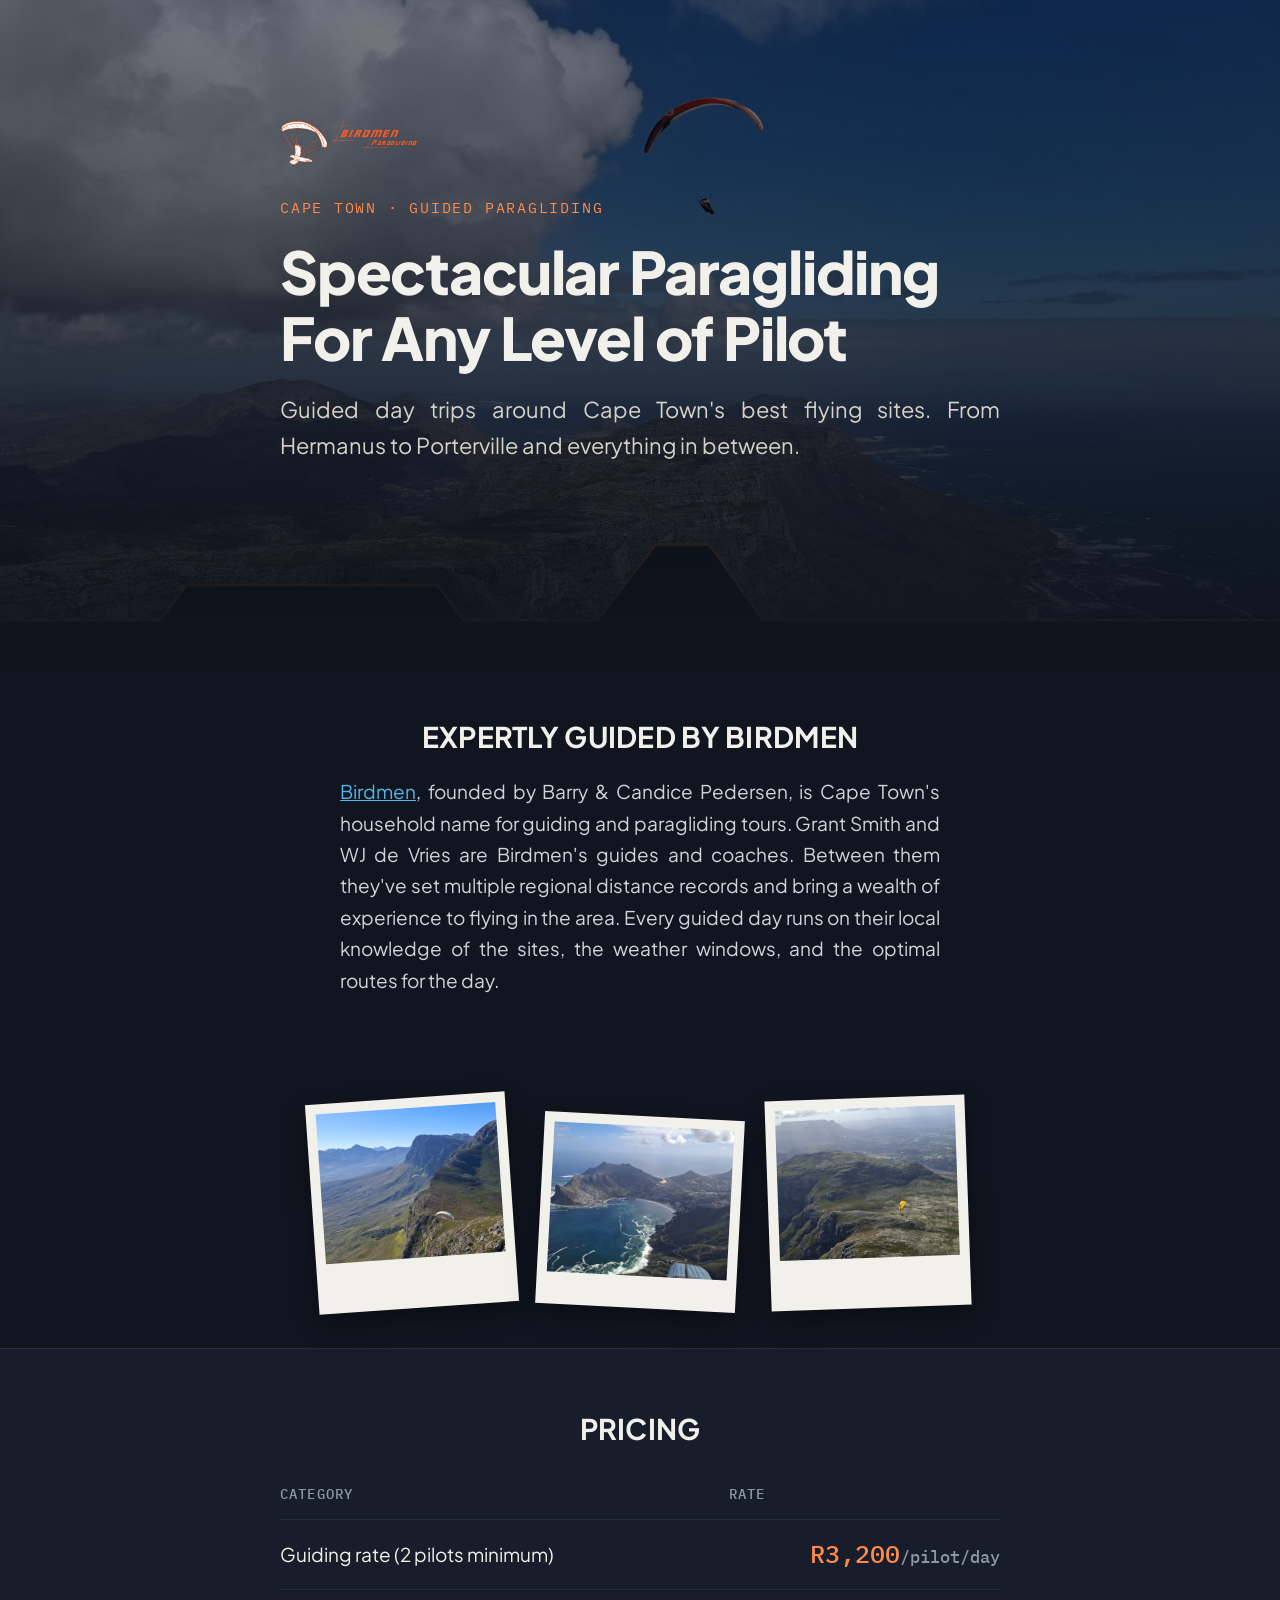
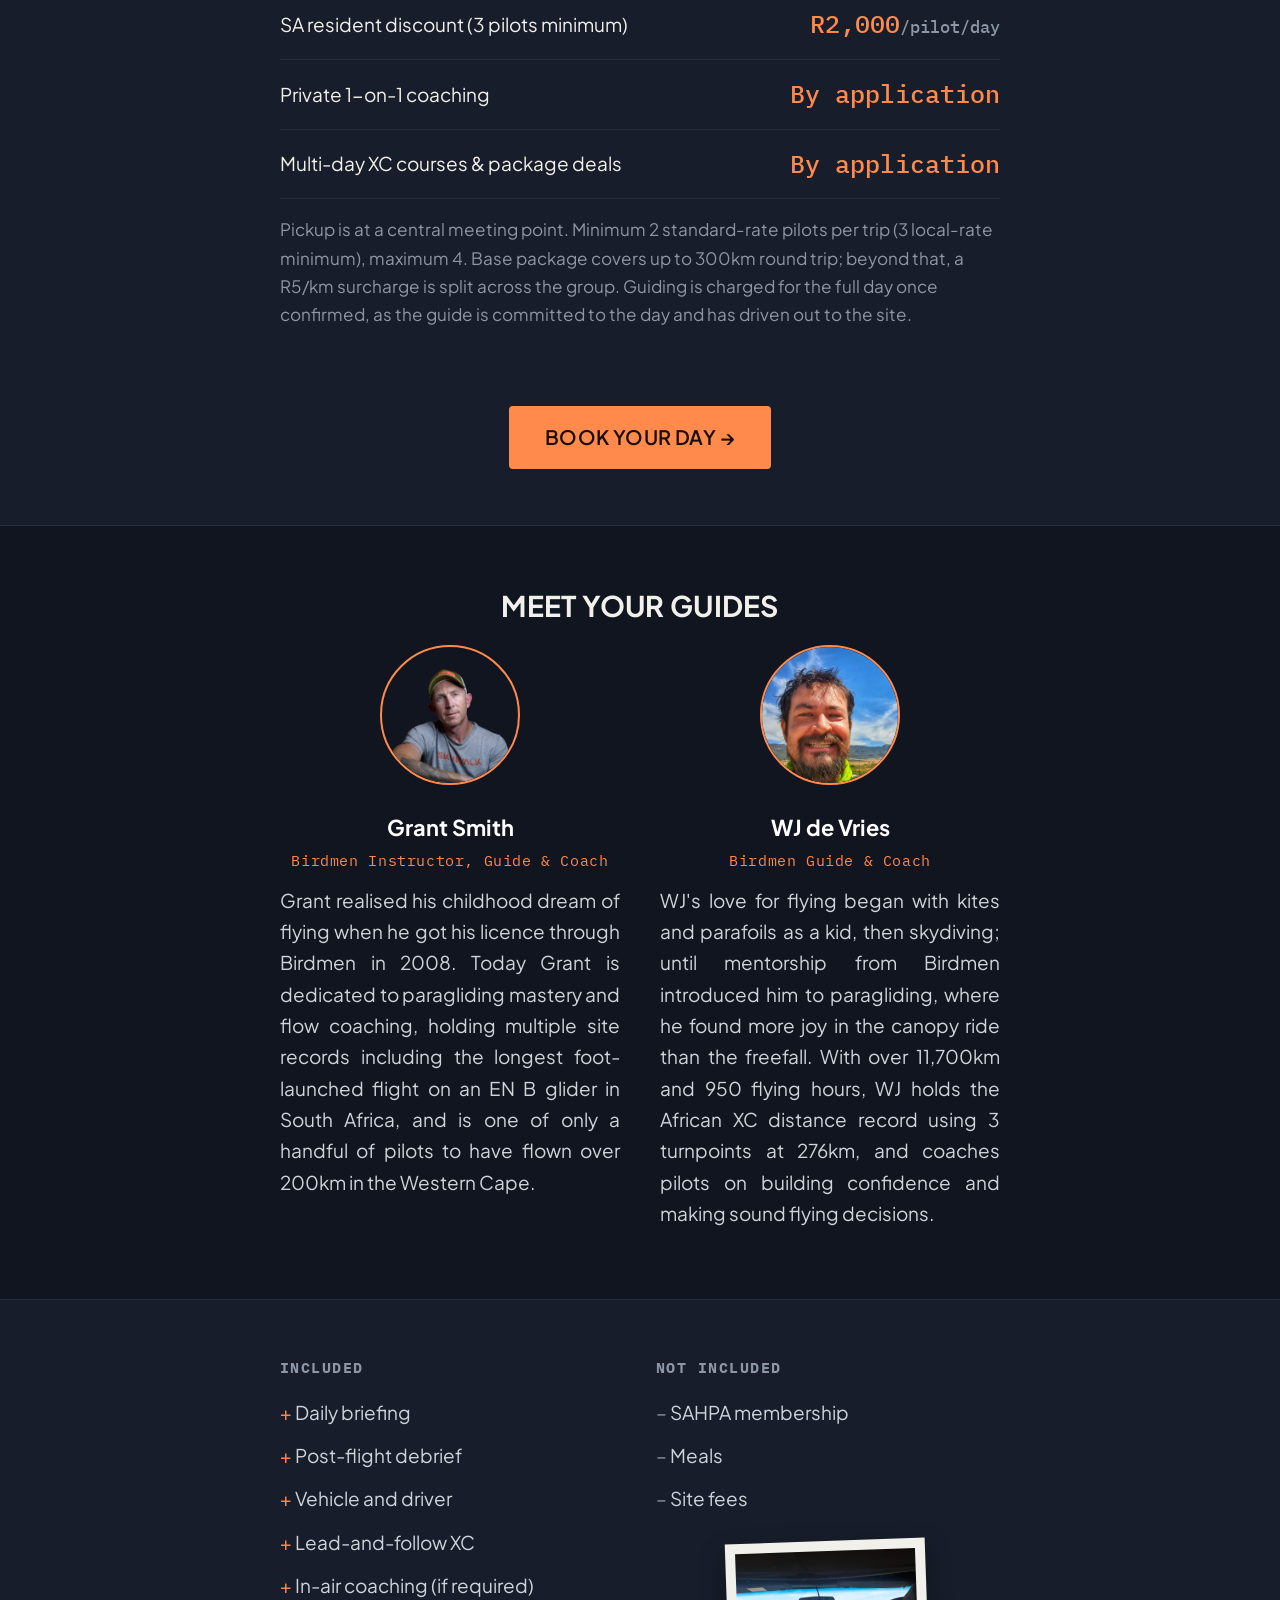
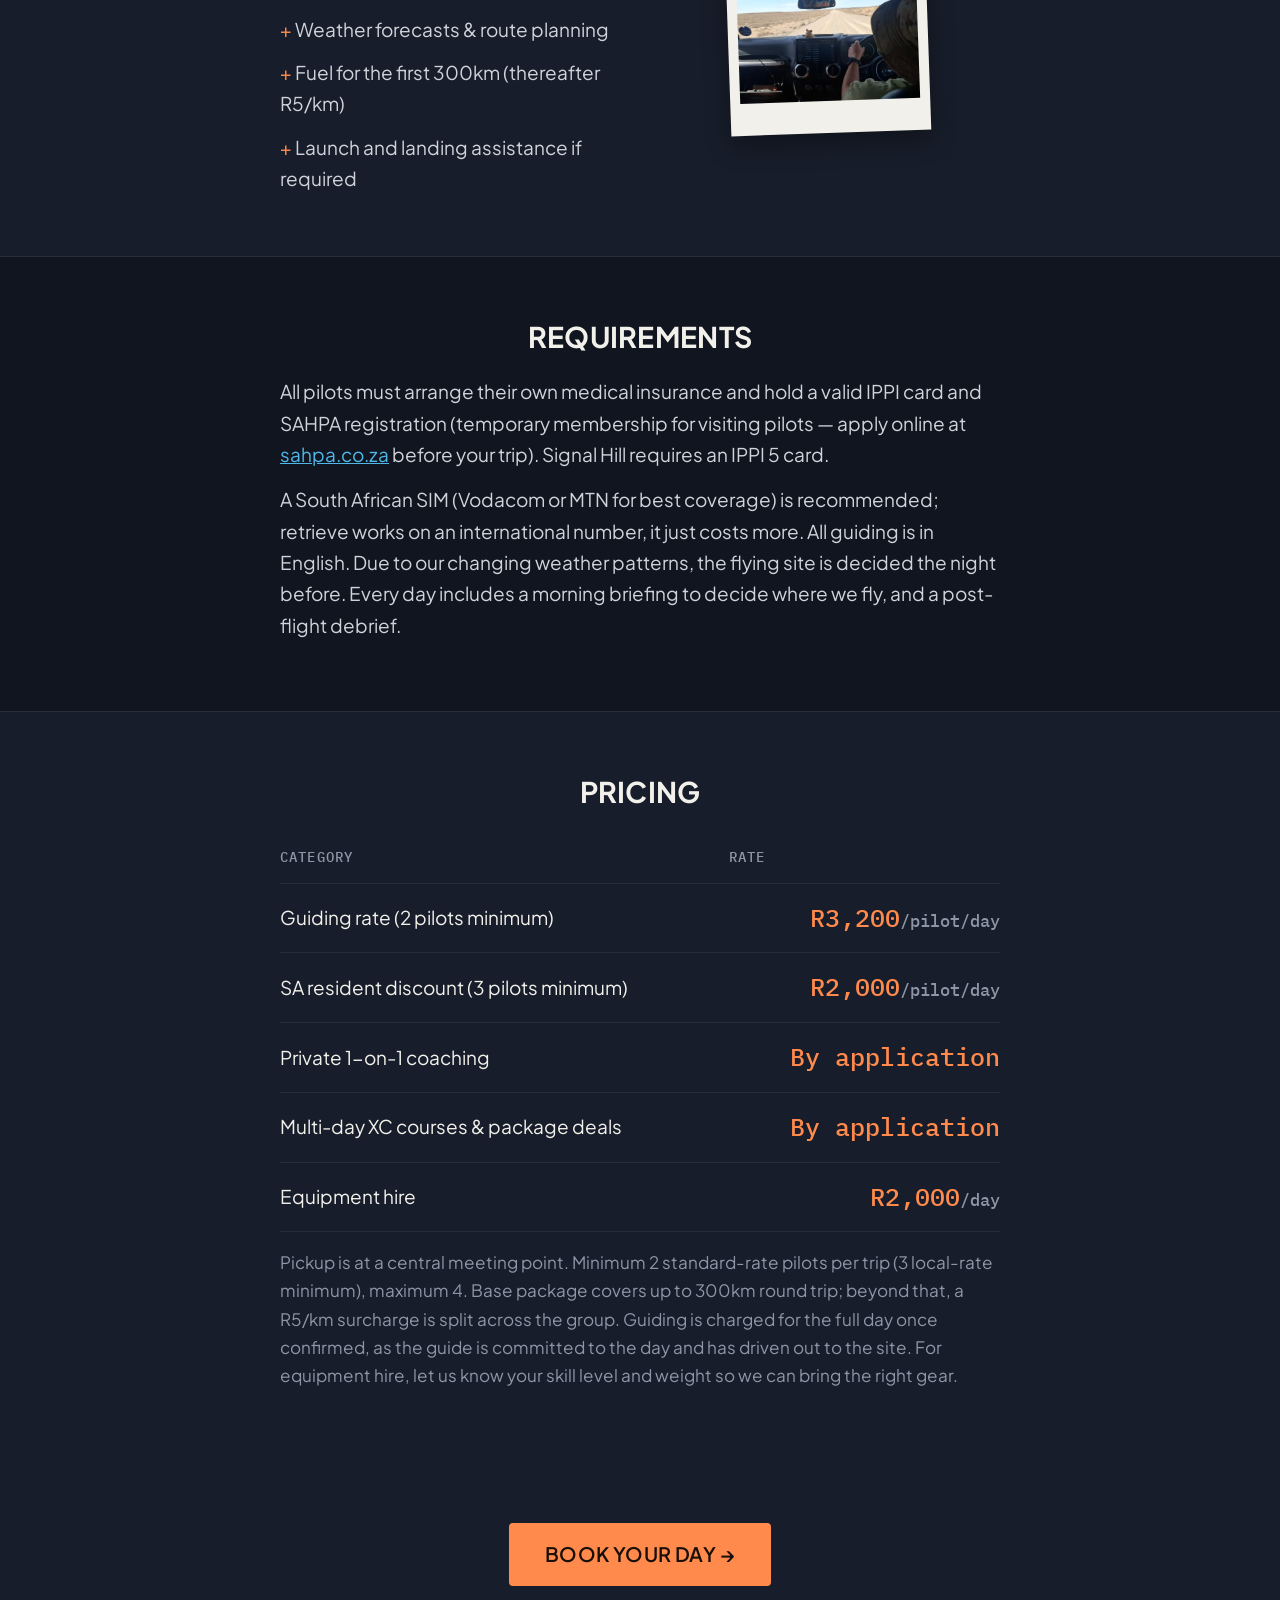
==== birdmen-day-trips/index.html @ b95d1f5a "Grant: trimmed bios, shortened intro heading, licence year confirmed 2008" ====
<!doctype html>
<html lang="en">
<head>
<meta charset="utf-8" />
<meta name="viewport" content="width=device-width, initial-scale=1" />
<title>Birdmen Paragliding | Guiding </title>
<meta name="description" content="Guided paragliding days around Cape Town. R3,200/pilot/day, R2,000 for local SA residents and Sparrows." />
<link rel="preconnect" href="https://fonts.googleapis.com">
<link rel="preconnect" href="https://fonts.gstatic.com" crossorigin>
<link href="https://fonts.googleapis.com/css2?family=Plus+Jakarta+Sans:wght@400;500;600;700;800&family=IBM+Plex+Mono:wght@400;500&display=swap" rel="stylesheet">
<link rel="stylesheet" href="/styles.css" />
<style>
  h1, h2, h3 { text-align: center; }
  .two-col h3, .two-col ul { text-align: left; }
  .intro-text { text-align: justify; max-width: 600px; margin-left: auto; margin-right: auto; }
  .no-border { padding: 24px 0 88px; }
  .guide-card { text-align: center; }
  .guide-card .bio { text-align: justify; }
  .hero h1 { text-align: left; max-width: 820px; }
</style>
</head>
<body>
  <section class="hero hero-photo" style="border-top:none; background-image:url('/birdmen-day-trips-hero.jpg');">
    <div class="wrap">
      <img class="logo" src="/birdmen-logo.png" alt="Birdmen Paragliding" />
      <p class="eyebrow">Cape Town · Guided Paragliding</p>
      <h1>Spectacular Paragliding For Any Level of Pilot</h1>
      <p class="lede">Guided day trips around Cape Town's best flying sites. From Hermanus to Porterville and everything in between.</p>
    </div>
    <svg class="ridge" viewBox="0 0 1200 160" preserveAspectRatio="none" aria-hidden="true">
      <path class="ridge-fill" d="M0,160 L0,95 L150,95 L175,62 L410,62 L435,95 L560,95 L615,24 L665,24 L715,95 L1200,95 L1200,160 Z" />
      <path class="ridge-line" d="M0,95 L150,95 L175,62 L410,62 L435,95 L560,95 L615,24 L665,24 L715,95 L1200,95" />
    </svg>
  </section>

  <section class="bg-a no-border">
    <div class="wrap">
      <h2>Expertly Guided by Birdmen</h2>
      <p class="intro-text"><a href="https://birdmen.co.za">Birdmen</a>, founded by Barry &amp; Candice Pedersen, is Cape Town's household name for guiding and paragliding tours. Grant Smith and WJ de Vries are Birdmen's guides and coaches. Between them they've set multiple regional distance records and bring a wealth of experience to flying in the area. Every guided day runs on their local knowledge of the sites, the weather windows, and the optimal routes for the day.</p>
    </div>
  </section>

  <div class="polaroid-row bg-a" style="margin:0; padding-top:0;">
    <div class="polaroid"><img src="/polaroid-sir-lowrys-pass-paragliding.jpg" alt="Flying Sir Lowry's Pass" /></div>
    <div class="polaroid"><img src="/polaroid-hout-bay-paragliding-cape-town.jpg" alt="Flying over Hout Bay" /></div>
    <div class="polaroid"><img src="/polaroid-noordhoek-peak-paragliding-cape-town.jpg" alt="Flying Noordhoek Peak" /></div>
  </div>

  <section class="bg-b">
    <div class="wrap">
      <h2>Pricing</h2>
      <table class="rates">
        <tr><th>Category</th><th>Rate</th></tr>
        <tr><td>Guiding rate (2 pilots minimum)</td><td class="rate">R3,200<span class="note">/pilot/day</span></td></tr>
        <tr><td>SA resident discount (3 pilots minimum)</td><td class="rate">R2,000<span class="note">/pilot/day</span></td></tr>
        <tr><td>Private 1-on-1 coaching</td><td class="rate">By application</td></tr>
        <tr><td>Multi-day XC courses &amp; package deals</td><td class="rate">By application</td></tr>
      </table>
      <p class="note">Pickup is at a central meeting point. Minimum 2 standard-rate pilots per trip (3 local-rate minimum), maximum 4. Base package covers up to 300km round trip; beyond that, a R5/km surcharge is split across the group. Guiding is charged for the full day once confirmed, as the guide is committed to the day and has driven out to the site.</p>
      <div class="cta-band" style="padding-bottom:0;">
        <a class="cta" href="/birdmen-guiding">Book Your Day →</a>
      </div>
    </div>
  </section>

  <section class="bg-a">
    <div class="wrap">
      <h2>Meet your guides</h2>
      <div class="guides">
        <div class="guide-card">
          <img src="/grant-bio.webp" alt="Grant Smith" />
          <h3>Grant Smith</h3>
          <p class="role">Birdmen Instructor, Guide & Coach</p>
          <p class="bio">Grant realised his childhood dream of flying when he got his licence through Birdmen in 2008. Today Grant is dedicated to paragliding mastery and flow coaching, holding multiple site records including the longest foot-launched flight on an EN B glider in South Africa, and is one of only a handful of pilots to have flown over 200km in the Western Cape.</p>
        </div>
        <div class="guide-card">
          <img src="/wj-bio.jpg" alt="WJ de Vries" />
          <h3>WJ de Vries</h3>
          <p class="role">Birdmen Guide & Coach</p>
          <p class="bio">WJ's love for flying began with kites and parafoils as a kid, then skydiving; until mentorship from Birdmen introduced him to paragliding, where he found more joy in the canopy ride than the freefall. With over 11,700km and 950 flying hours, WJ holds the African XC distance record using 3 turnpoints at 276km, and coaches pilots on building confidence and making sound flying decisions.</p>
        </div>
      </div>
    </div>
  </section>

  <section class="bg-b">
    <div class="wrap two-col">
      <div>
        <h3>Included</h3>
        <ul class="included">
          <li>Daily briefing</li>
          <li>Post-flight debrief</li>
          <li>Vehicle and driver</li>
          <li>Lead-and-follow XC</li>
          <li>In-air coaching (if required)</li>
          <li>Weather forecasts &amp; route planning</li>
          <li>Fuel for the first 300km (thereafter R5/km)</li>
          <li>Launch and landing assistance if required</li>
        </ul>
      </div>
      <div>
        <h3>Not included</h3>
        <ul class="excluded">
          <li>SAHPA membership</li>
          <li>Meals</li>
          <li>Site fees</li>
        </ul>
        <div class="polaroid"><img src="/polaroid-desert-paragliding-retrieve.jpg" alt="Birdmen pilots on retrieve" /></div>
      </div>
    </div>
  </section>

  <section class="bg-a">
    <div class="wrap">
      <h2>Requirements</h2>
      <p>All pilots must arrange their own medical insurance and hold a valid IPPI card and SAHPA registration (temporary membership for visiting pilots &mdash; apply online at <a href="https://sahpa.co.za/membership/foreign-membership/">sahpa.co.za</a> before your trip). Signal Hill requires an IPPI 5 card.</p>
      <p>A South African SIM (Vodacom or MTN for best coverage) is recommended; retrieve works on an international number, it just costs more. All guiding is in English. Due to our changing weather patterns, the flying site is decided the night before. Every day includes a morning briefing to decide where we fly, and a post-flight debrief.</p>
    </div>
  </section>

  <section class="bg-b">
    <div class="wrap">
      <h2>Pricing</h2>
      <table class="rates">
        <tr><th>Category</th><th>Rate</th></tr>
        <tr><td>Guiding rate (2 pilots minimum)</td><td class="rate">R3,200<span class="note">/pilot/day</span></td></tr>
        <tr><td>SA resident discount (3 pilots minimum)</td><td class="rate">R2,000<span class="note">/pilot/day</span></td></tr>
        <tr><td>Private 1-on-1 coaching</td><td class="rate">By application</td></tr>
        <tr><td>Multi-day XC courses &amp; package deals</td><td class="rate">By application</td></tr>
        <tr><td>Equipment hire</td><td class="rate">R2,000<span class="note">/day</span></td></tr>
      </table>
      <p class="note">Pickup is at a central meeting point. Minimum 2 standard-rate pilots per trip (3 local-rate minimum), maximum 4. Base package covers up to 300km round trip; beyond that, a R5/km surcharge is split across the group. Guiding is charged for the full day once confirmed, as the guide is committed to the day and has driven out to the site. For equipment hire, let us know your skill level and weight so we can bring the right gear.</p>
    </div>
  </section>

  <div class="cta-band bg-b" style="margin:0;">
    <a class="cta" href="/birdmen-guiding">Book Your Day →</a>
  </div>
</body>
</html>
---- styles.css ----
:root {
  color-scheme: dark;
  --bg: #10151f;
  --bg-raised: #171d2a;
  --line: #262d3b;
  --sunset: #ff8a4c;
  --sunset-dim: #c96a39;
  --sky: #4fb6e8;
  --text: #f2f0ea;
  --text-dim: #8d96a6;
  --font-display: 'Plus Jakarta Sans', sans-serif;
  --font-body: 'Plus Jakarta Sans', sans-serif;
  --font-mono: 'IBM Plex Mono', monospace;
}

* { box-sizing: border-box; }

html { font-size: 19px; }

html, body {
  margin: 0;
  background: var(--bg);
  color: var(--text);
  font-family: var(--font-body);
  line-height: 1.65;
  -webkit-font-smoothing: antialiased;
}

a { color: var(--sky); }
a:focus-visible, button:focus-visible, .cta:focus-visible { outline: 2px solid var(--sunset); outline-offset: 3px; }

.wrap { max-width: 760px; margin: 0 auto; padding: 0 20px; }

/* ridge-line signature motif */
.ridge {
  display: block;
  width: 100%;
  height: auto;
}
.ridge .ridge-fill { fill: #0a0d13; }
.ridge .ridge-line { fill: none; stroke: var(--sunset); stroke-width: 2.5; opacity: 0.65; }

.hero {
  position: relative;
  padding: 72px 0 0;
  background: linear-gradient(180deg, #1c2030 0%, #151a26 55%, var(--bg) 100%);
  overflow: hidden;
}
.hero-photo {
  background-size: cover;
  background-position: center 35%;
  background-blend-mode: normal;
  padding: 120px 0 0;
}
.hero-photo::before {
  content: '';
  position: absolute;
  inset: 0;
  background: linear-gradient(180deg, rgba(10,13,19,0.55) 0%, rgba(10,13,19,0.72) 55%, var(--bg) 100%);
  z-index: 0;
}
.hero-photo .wrap { position: relative; z-index: 1; }
.hero .wrap { position: relative; z-index: 1; padding-bottom: 56px; }
.logo {
  height: 46px;
  width: auto;
  margin-bottom: 22px;
}
.eyebrow {
  font-family: var(--font-mono);
  font-size: 0.78rem;
  letter-spacing: 0.12em;
  text-transform: uppercase;
  color: var(--sunset);
  margin: 0 0 18px;
}
h1, .h1 {
  font-family: var(--font-display);
  font-weight: 800;
  font-size: clamp(2rem, 5vw, 3.1rem);
  line-height: 1.12;
  letter-spacing: -0.02em;
  margin: 0 0 20px;
  color: var(--text);
}
.hero p.lede {
  font-size: 1.15rem;
  color: #d7d2c8;
  max-width: 46ch;
  margin: 0;
  text-align: justify;
}

h2, .h2 {
  font-family: var(--font-display);
  font-weight: 700;
  font-size: 1.5rem;
  letter-spacing: 0.01em;
  text-transform: uppercase;
  color: var(--text);
  margin: 0 0 16px;
}

section { padding: 56px 0; border-top: 1px solid var(--line); }
section.no-border { border-top: none; }
.bg-a { background: var(--bg); }
.bg-b { background: var(--bg-raised); }

p { color: #cfd3da; margin: 0 0 14px; }
.lede { color: #d7d2c8; }

ul.plain { list-style: none; padding: 0; margin: 0 0 14px; }
ul.plain li { color: #cfd3da; padding: 4px 0; }

.sites-grid {
  display: grid;
  grid-template-columns: repeat(2, 1fr);
  gap: 4px 20px;
  list-style: none;
  padding: 0;
  margin: 0;
}
.sites-grid li {
  font-family: var(--font-mono);
  font-size: 0.92rem;
  color: var(--text);
  padding: 6px 0;
  border-bottom: 1px dashed var(--line);
}

.two-col {
  display: grid;
  grid-template-columns: 1fr 1fr;
  gap: 32px;
}
@media (max-width: 560px) {
  .two-col { grid-template-columns: 1fr; gap: 28px; }
  .sites-grid { grid-template-columns: 1fr; }
}
.two-col h3 {
  font-family: var(--font-mono);
  font-size: 0.78rem;
  letter-spacing: 0.1em;
  text-transform: uppercase;
  color: var(--text-dim);
  margin: 0 0 10px;
}
.two-col ul { list-style: none; padding: 0; margin: 0; text-align: center; }
.two-col li { color: #cfd3da; padding: 6px 0; }
.two-col .included li::before { content: '+  '; color: var(--sunset); }
.two-col .excluded li::before { content: '\2013  '; color: var(--text-dim); }
.two-col .polaroid { margin: 20px auto 0; }

table.rates {
  width: 100%;
  border-collapse: collapse;
  margin: 8px 0 16px;
  font-family: var(--font-mono);
}
table.rates th, table.rates td {
  text-align: left;
  padding: 14px 0;
  border-bottom: 1px solid var(--line);
}
table.rates th {
  color: var(--text-dim);
  font-weight: 500;
  font-size: 0.75rem;
  letter-spacing: 0.08em;
  text-transform: uppercase;
}
table.rates td:first-child { color: var(--text); font-family: var(--font-body); }
table.rates td.rate { color: var(--sunset); font-size: 1.3rem; font-weight: 500; text-align: right; }
.note { color: var(--text-dim); font-size: 0.9rem; }

.cta-band { text-align: center; padding: 64px 0 80px; }
a.cta {
  display: inline-block;
  background: var(--sunset);
  color: #1a0f08;
  text-decoration: none;
  padding: 15px 36px;
  border-radius: 4px;
  font-family: var(--font-display);
  font-weight: 600;
  font-size: 1.05rem;
  letter-spacing: 0.02em;
  text-transform: uppercase;
  transition: background 0.15s ease;
}
a.cta:hover { background: #ffa06c; }
a.cta.secondary {
  background: transparent;
  color: var(--text);
  border: 1px solid var(--line);
}
a.cta.secondary:hover { border-color: var(--sunset); }

.links-row { margin-top: 18px; font-size: 0.9rem; }
.links-row a { color: var(--text-dim); text-decoration: none; }
.links-row a:hover { color: var(--sunset); }

/* polaroid scatter */
.polaroid-row {
  display: flex;
  justify-content: center;
  gap: 28px;
  flex-wrap: wrap;
  padding: 8px 0 40px;
}
.polaroid {
  background: #f2f0ea;
  padding: 10px 10px 32px;
  box-shadow: 0 10px 24px rgba(0,0,0,0.35);
  width: 200px;
}
.polaroid img { display: block; width: 100%; height: 150px; object-fit: cover; }
.polaroid:nth-child(1) { transform: rotate(-4deg); }
.polaroid:nth-child(2) { transform: rotate(3deg); margin-top: 18px; }
.polaroid:nth-child(3) { transform: rotate(-2deg); }
.polaroid:nth-child(4) { transform: rotate(4deg); margin-top: 10px; }
@media (max-width: 560px) {
  .polaroid { width: 42%; }
  .polaroid img { height: 110px; }
}

/* guide cards */
.guides {
  display: grid;
  grid-template-columns: 1fr 1fr;
  gap: 40px;
}
@media (max-width: 560px) { .guides { grid-template-columns: 1fr; } }
.guide-card img {
  width: 140px;
  height: 140px;
  border-radius: 50%;
  object-fit: cover;
  object-position: top center;
  border: 2px solid var(--sunset);
  margin-bottom: 16px;
}
.guide-card h3 {
  font-family: var(--font-display);
  font-weight: 700;
  color: #fff;
  font-size: 1.15rem;
  text-transform: none;
  letter-spacing: 0;
  margin: 0 0 2px;
}
.guide-card .role {
  font-family: var(--font-mono);
  color: var(--sunset);
  font-size: 0.8rem;
  letter-spacing: 0.04em;
  margin: 0 0 12px;
}

@media (prefers-reduced-motion: reduce) {
  * { transition: none !important; animation: none !important; }
}
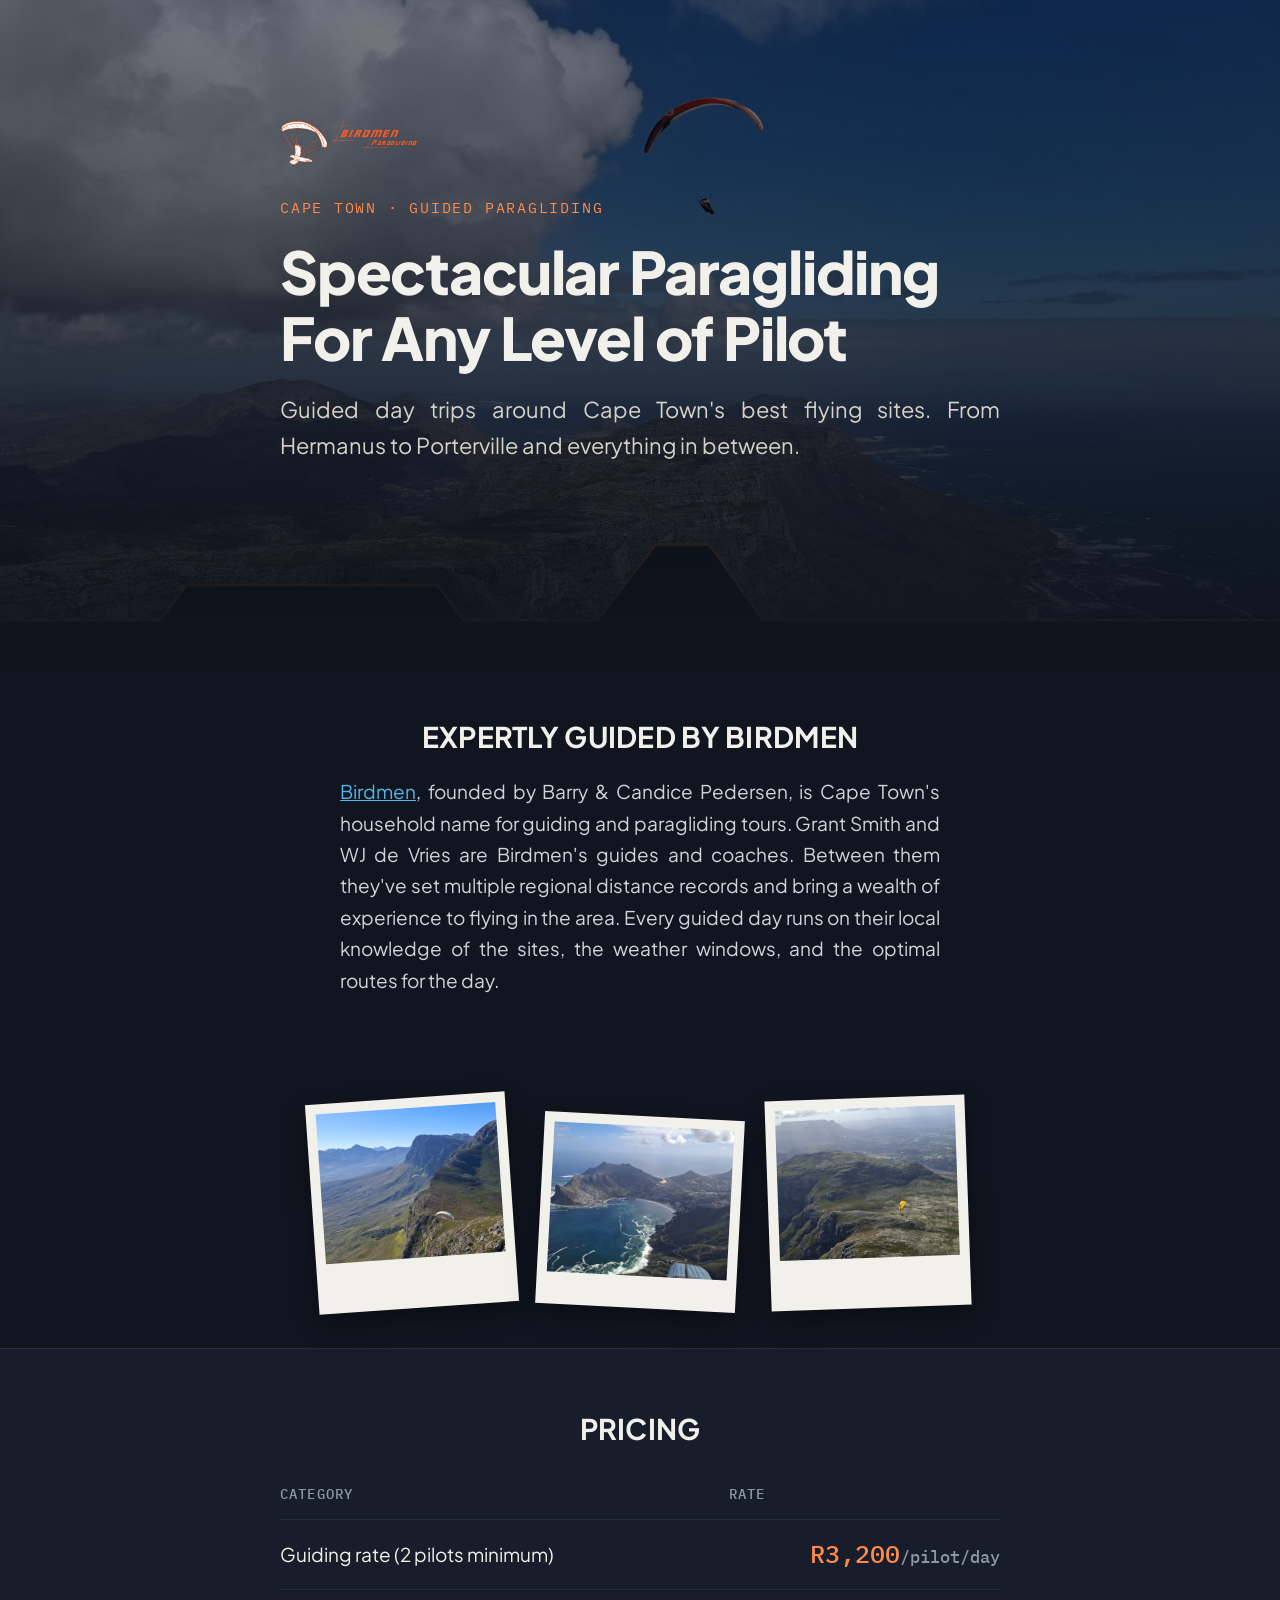
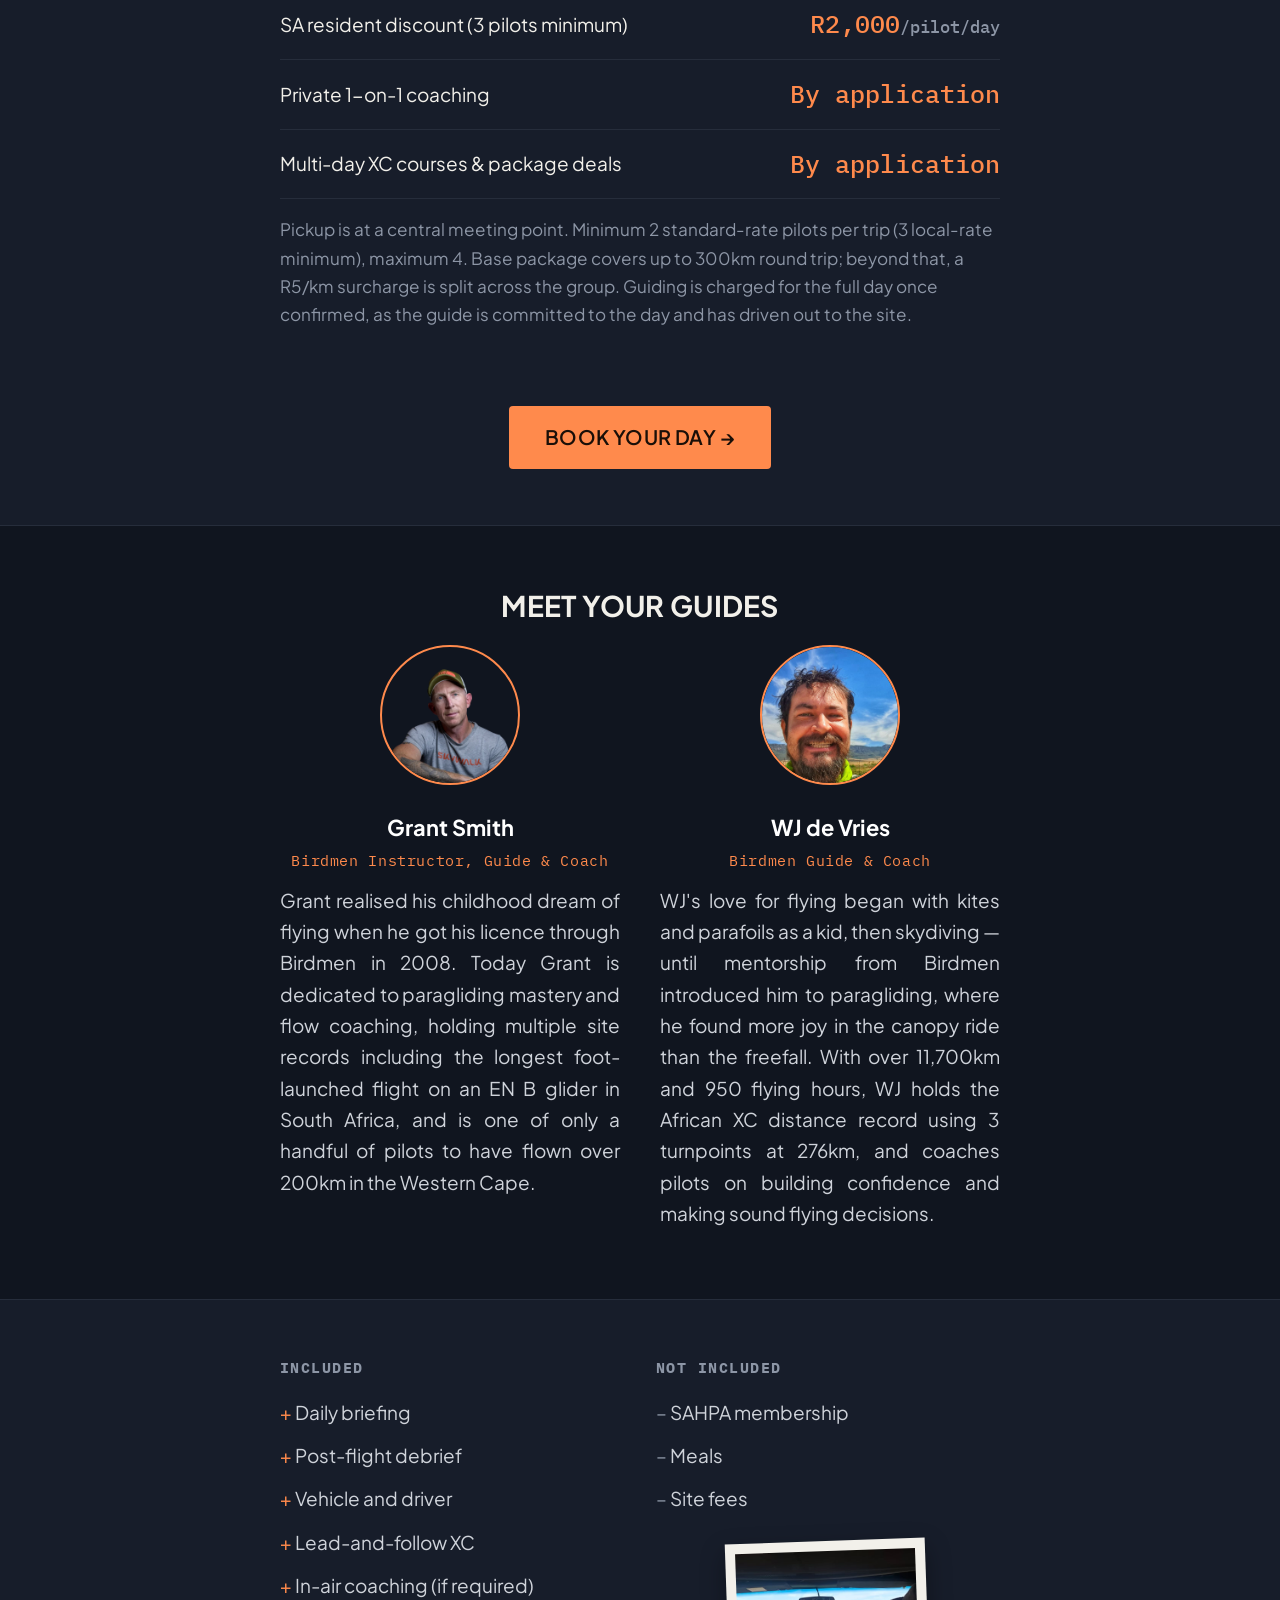
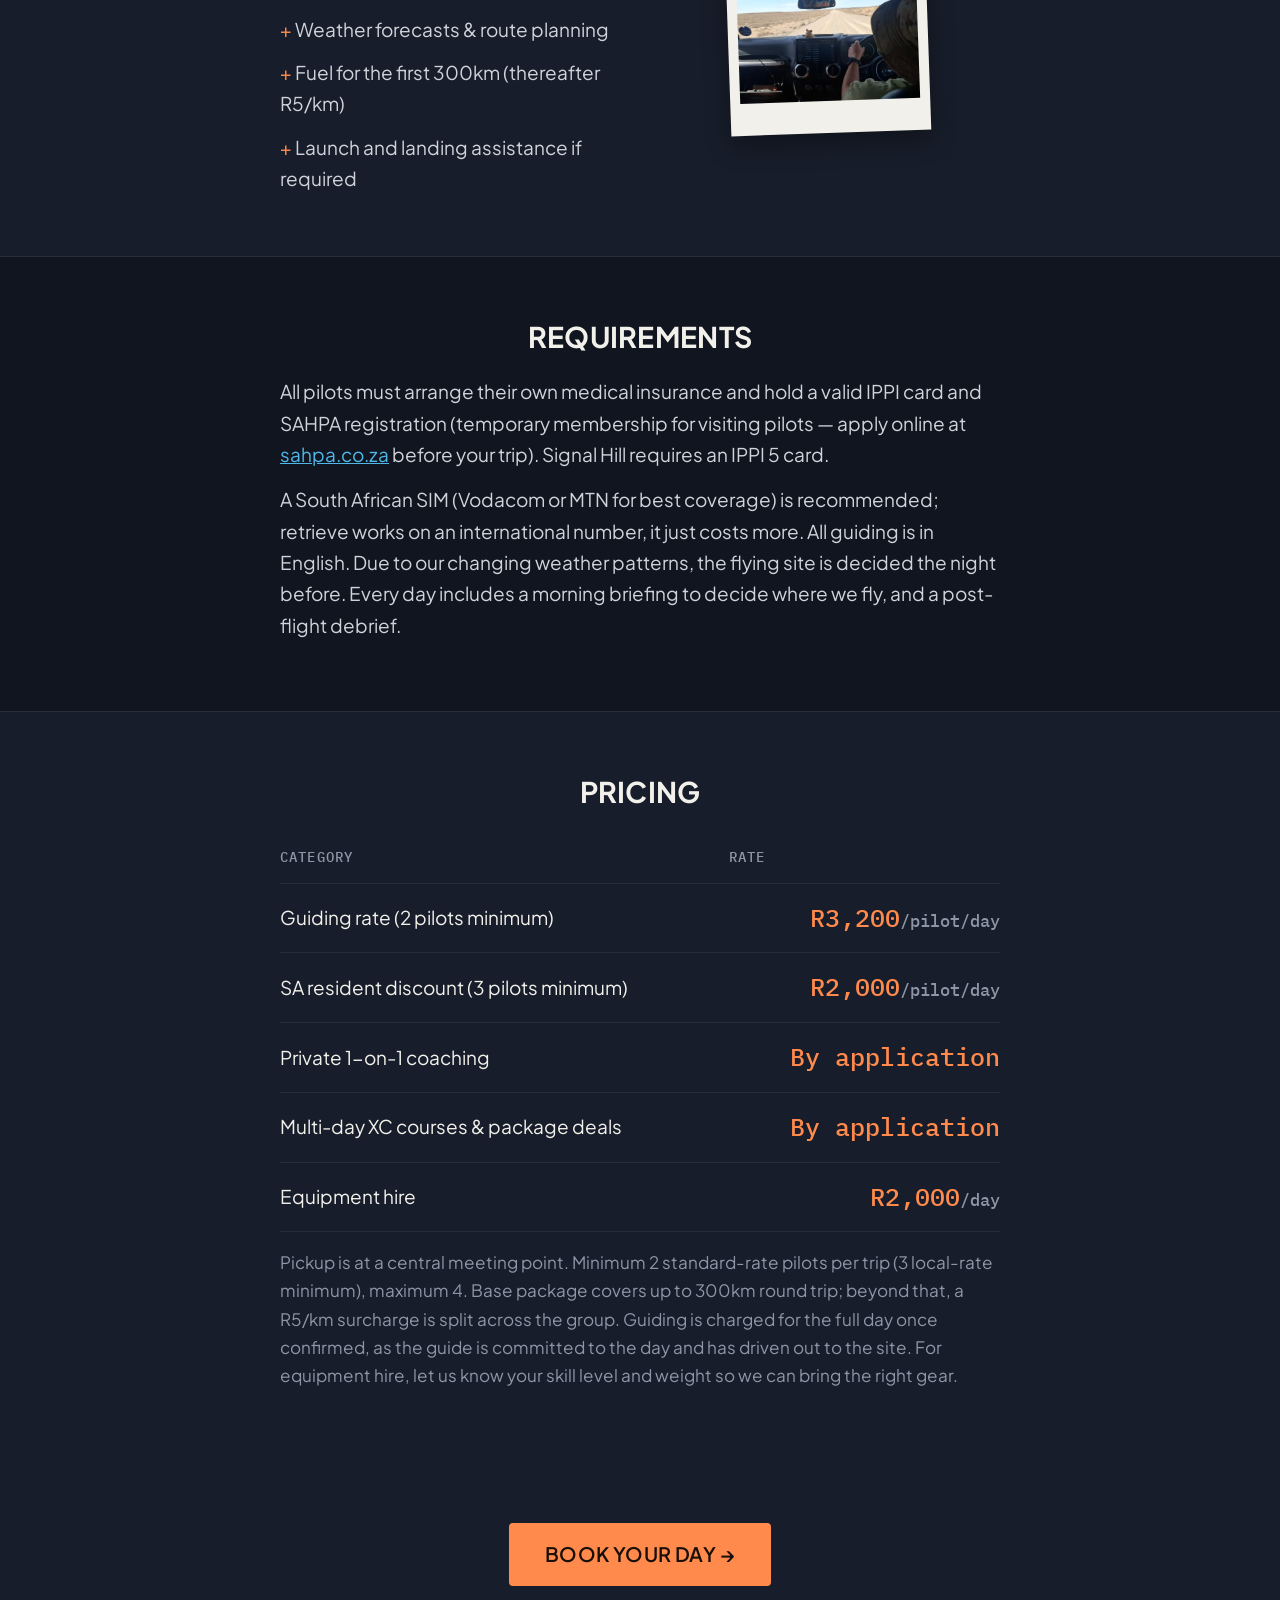
==== commit 47e900ad: "Fix dash in WJ's bio" ====
--- a/birdmen-day-trips/index.html
+++ b/birdmen-day-trips/index.html
@@ -77,7 +77,7 @@
           <img src="/wj-bio.jpg" alt="WJ de Vries" />
           <h3>WJ de Vries</h3>
           <p class="role">Birdmen Guide & Coach</p>
-          <p class="bio">WJ's love for flying began with kites and parafoils as a kid, then skydiving; until mentorship from Birdmen introduced him to paragliding, where he found more joy in the canopy ride than the freefall. With over 11,700km and 950 flying hours, WJ holds the African XC distance record using 3 turnpoints at 276km, and coaches pilots on building confidence and making sound flying decisions.</p>
+          <p class="bio">WJ's love for flying began with kites and parafoils as a kid, then skydiving &mdash; until mentorship from Birdmen introduced him to paragliding, where he found more joy in the canopy ride than the freefall. With over 11,700km and 950 flying hours, WJ holds the African XC distance record using 3 turnpoints at 276km, and coaches pilots on building confidence and making sound flying decisions.</p>
         </div>
       </div>
     </div>
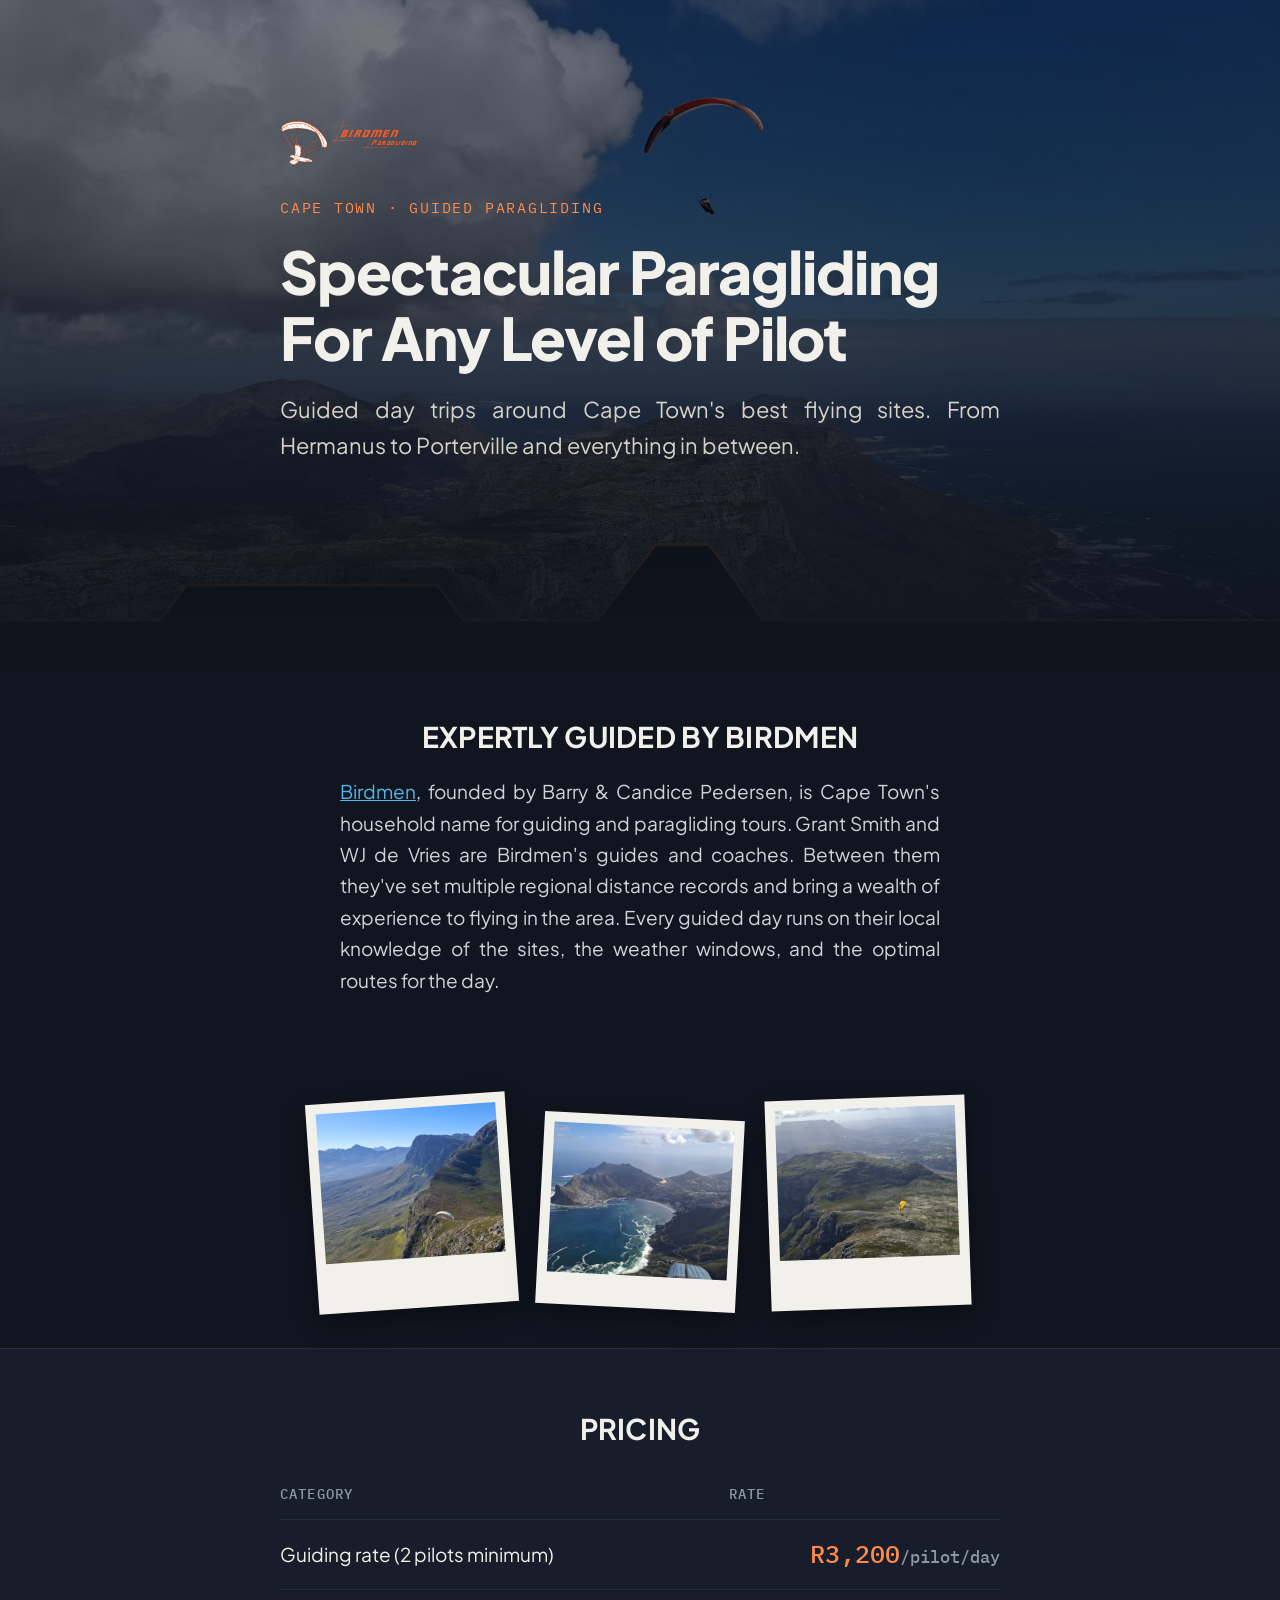
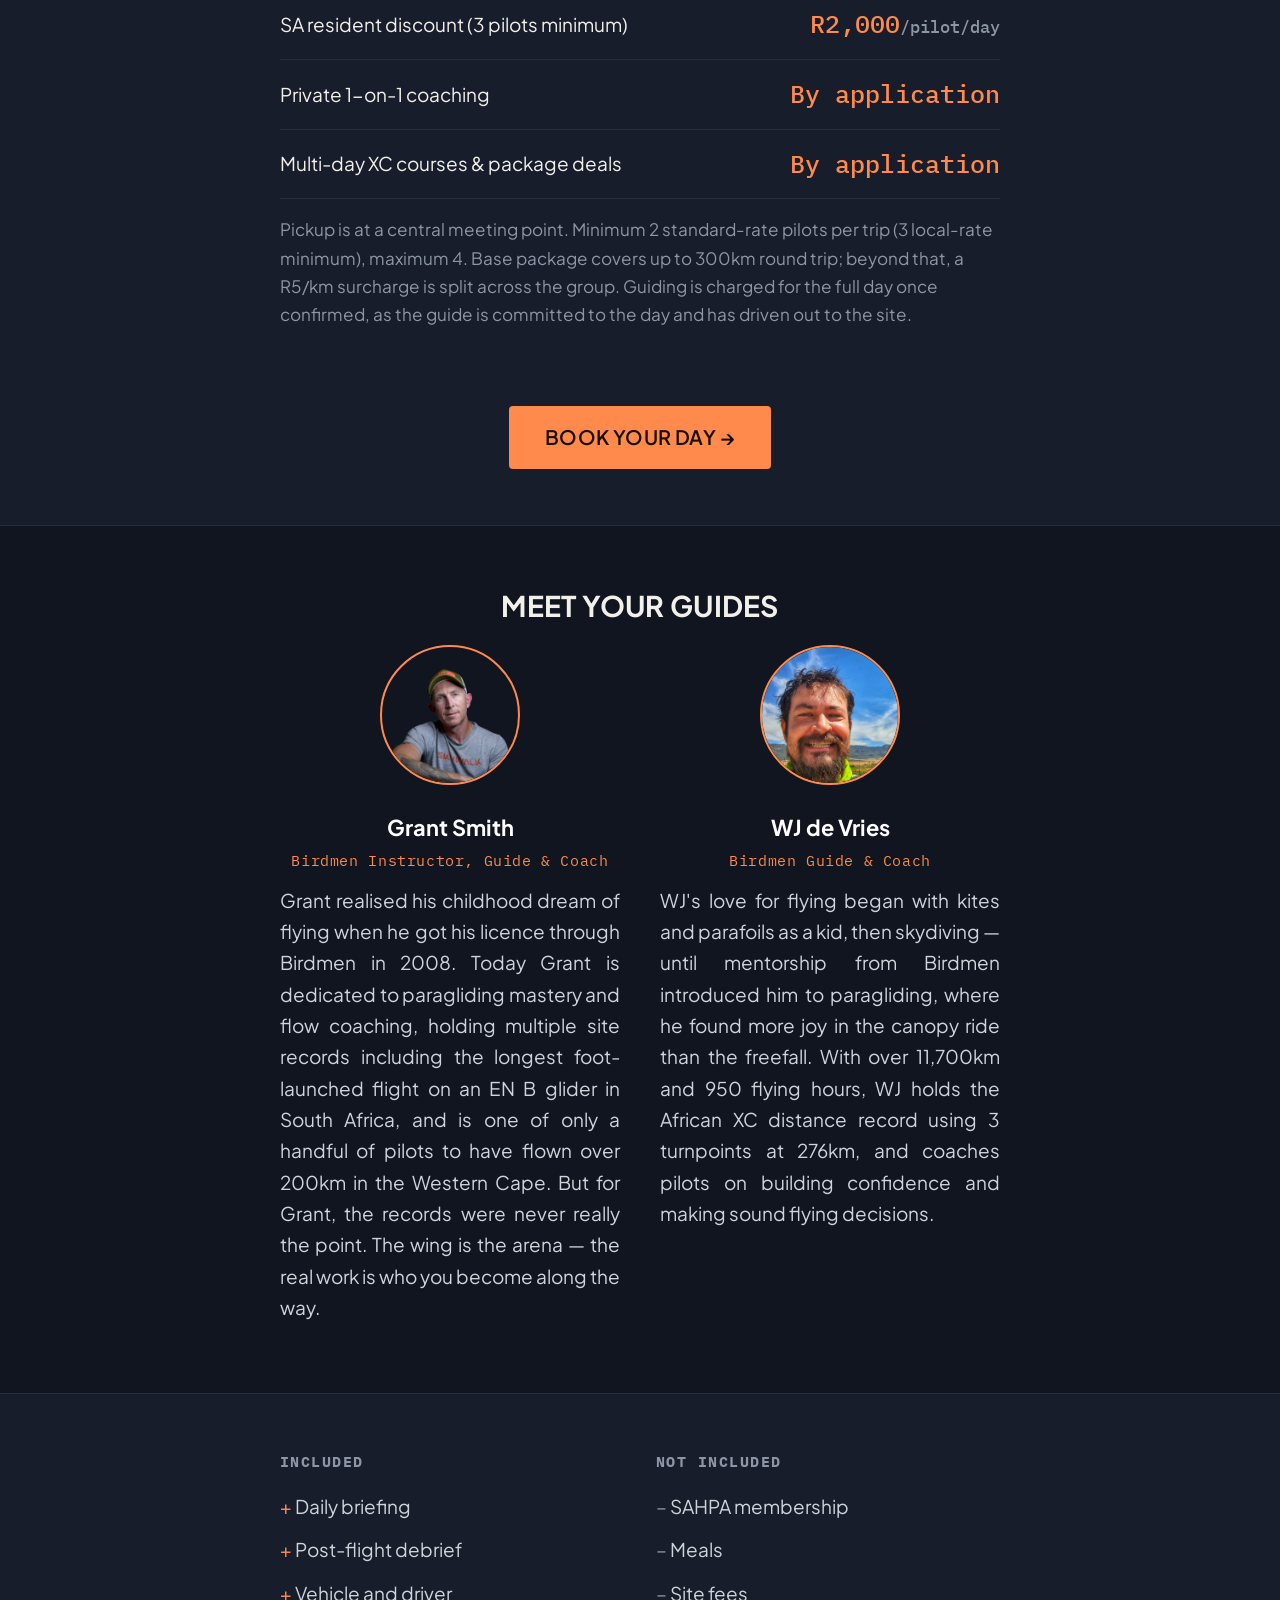
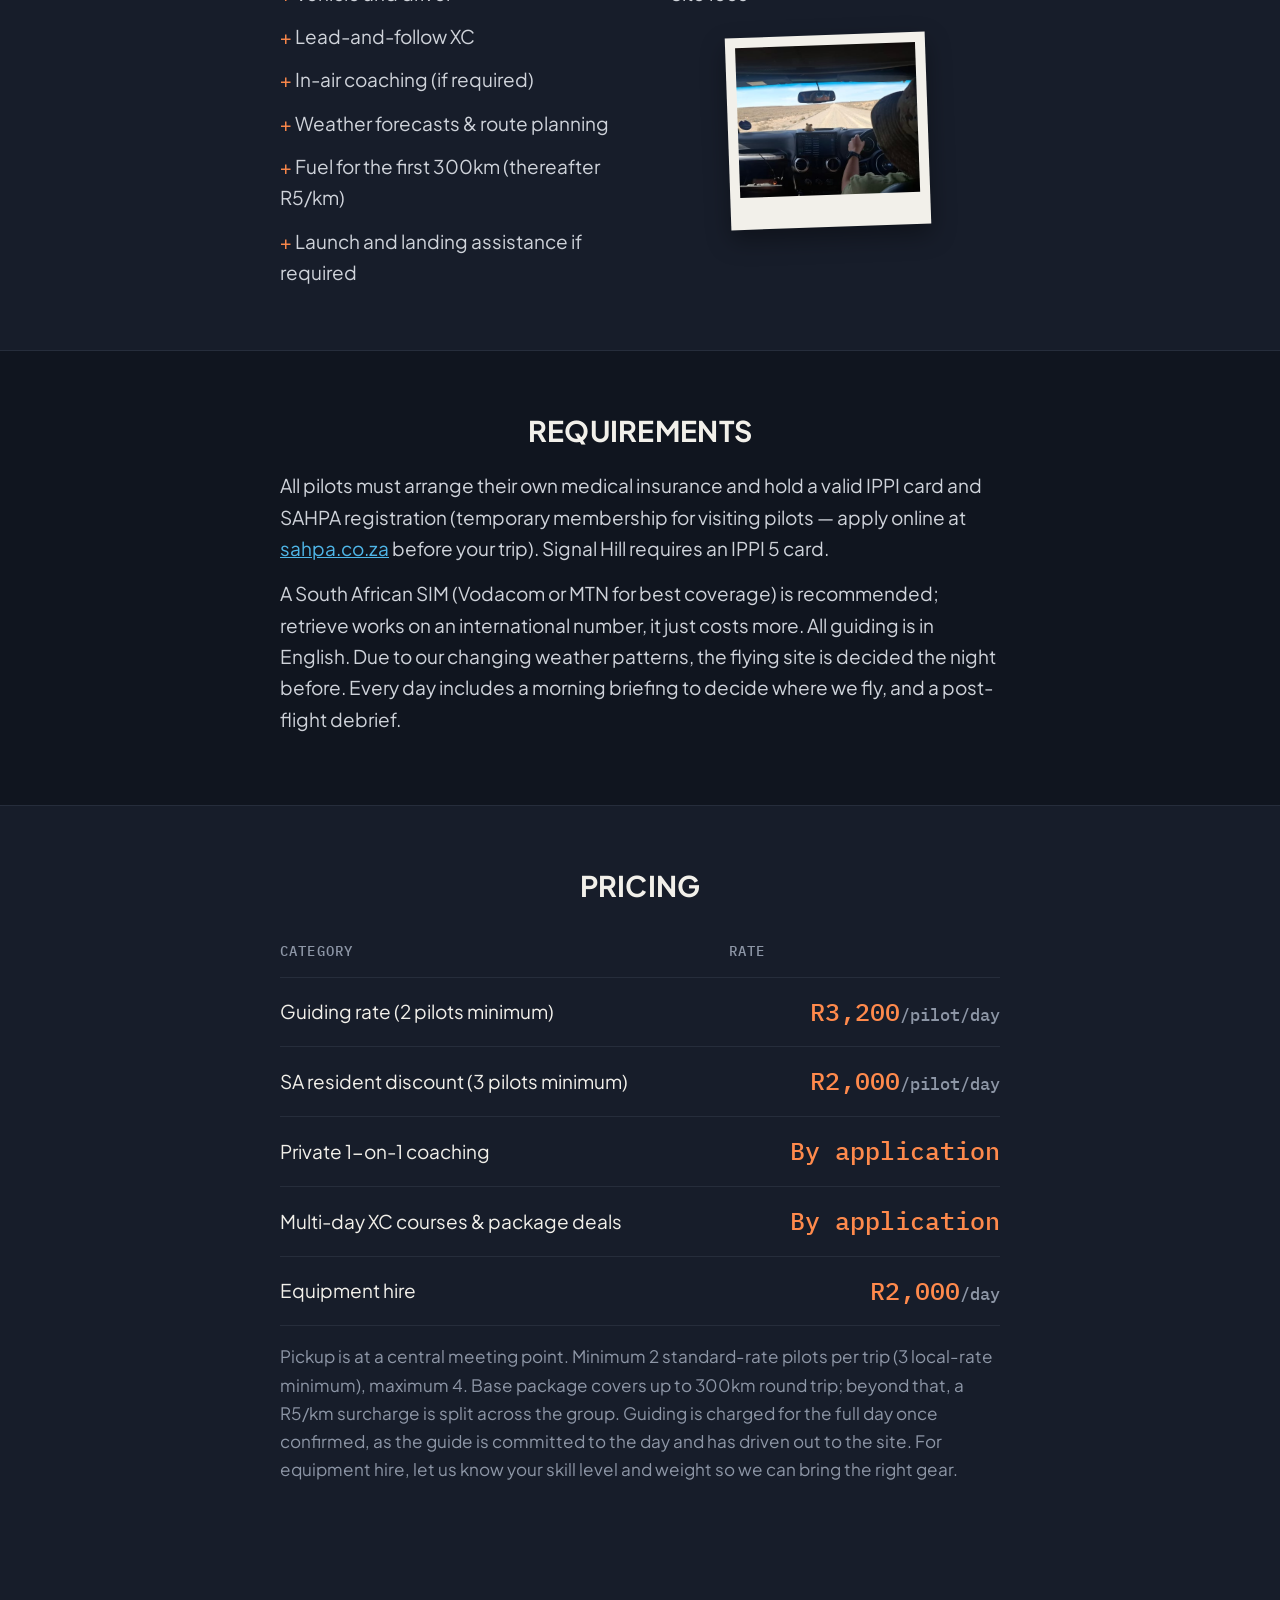
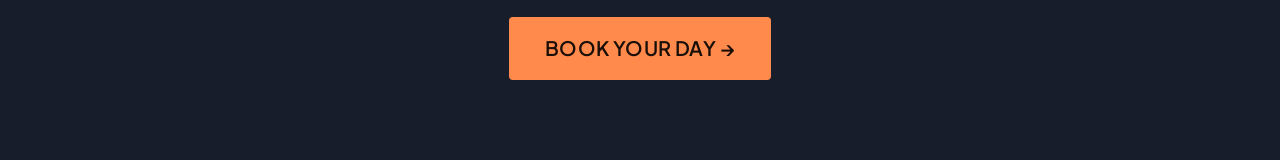
==== commit a275c873: "Add closing philosophy line to Grant's bio" ====
--- a/birdmen-day-trips/index.html
+++ b/birdmen-day-trips/index.html
@@ -71,7 +71,7 @@
           <img src="/grant-bio.webp" alt="Grant Smith" />
           <h3>Grant Smith</h3>
           <p class="role">Birdmen Instructor, Guide & Coach</p>
-          <p class="bio">Grant realised his childhood dream of flying when he got his licence through Birdmen in 2008. Today Grant is dedicated to paragliding mastery and flow coaching, holding multiple site records including the longest foot-launched flight on an EN B glider in South Africa, and is one of only a handful of pilots to have flown over 200km in the Western Cape.</p>
+          <p class="bio">Grant realised his childhood dream of flying when he got his licence through Birdmen in 2008. Today Grant is dedicated to paragliding mastery and flow coaching, holding multiple site records including the longest foot-launched flight on an EN B glider in South Africa, and is one of only a handful of pilots to have flown over 200km in the Western Cape. But for Grant, the records were never really the point. The wing is the arena &mdash; the real work is who you become along the way.</p>
         </div>
         <div class="guide-card">
           <img src="/wj-bio.jpg" alt="WJ de Vries" />
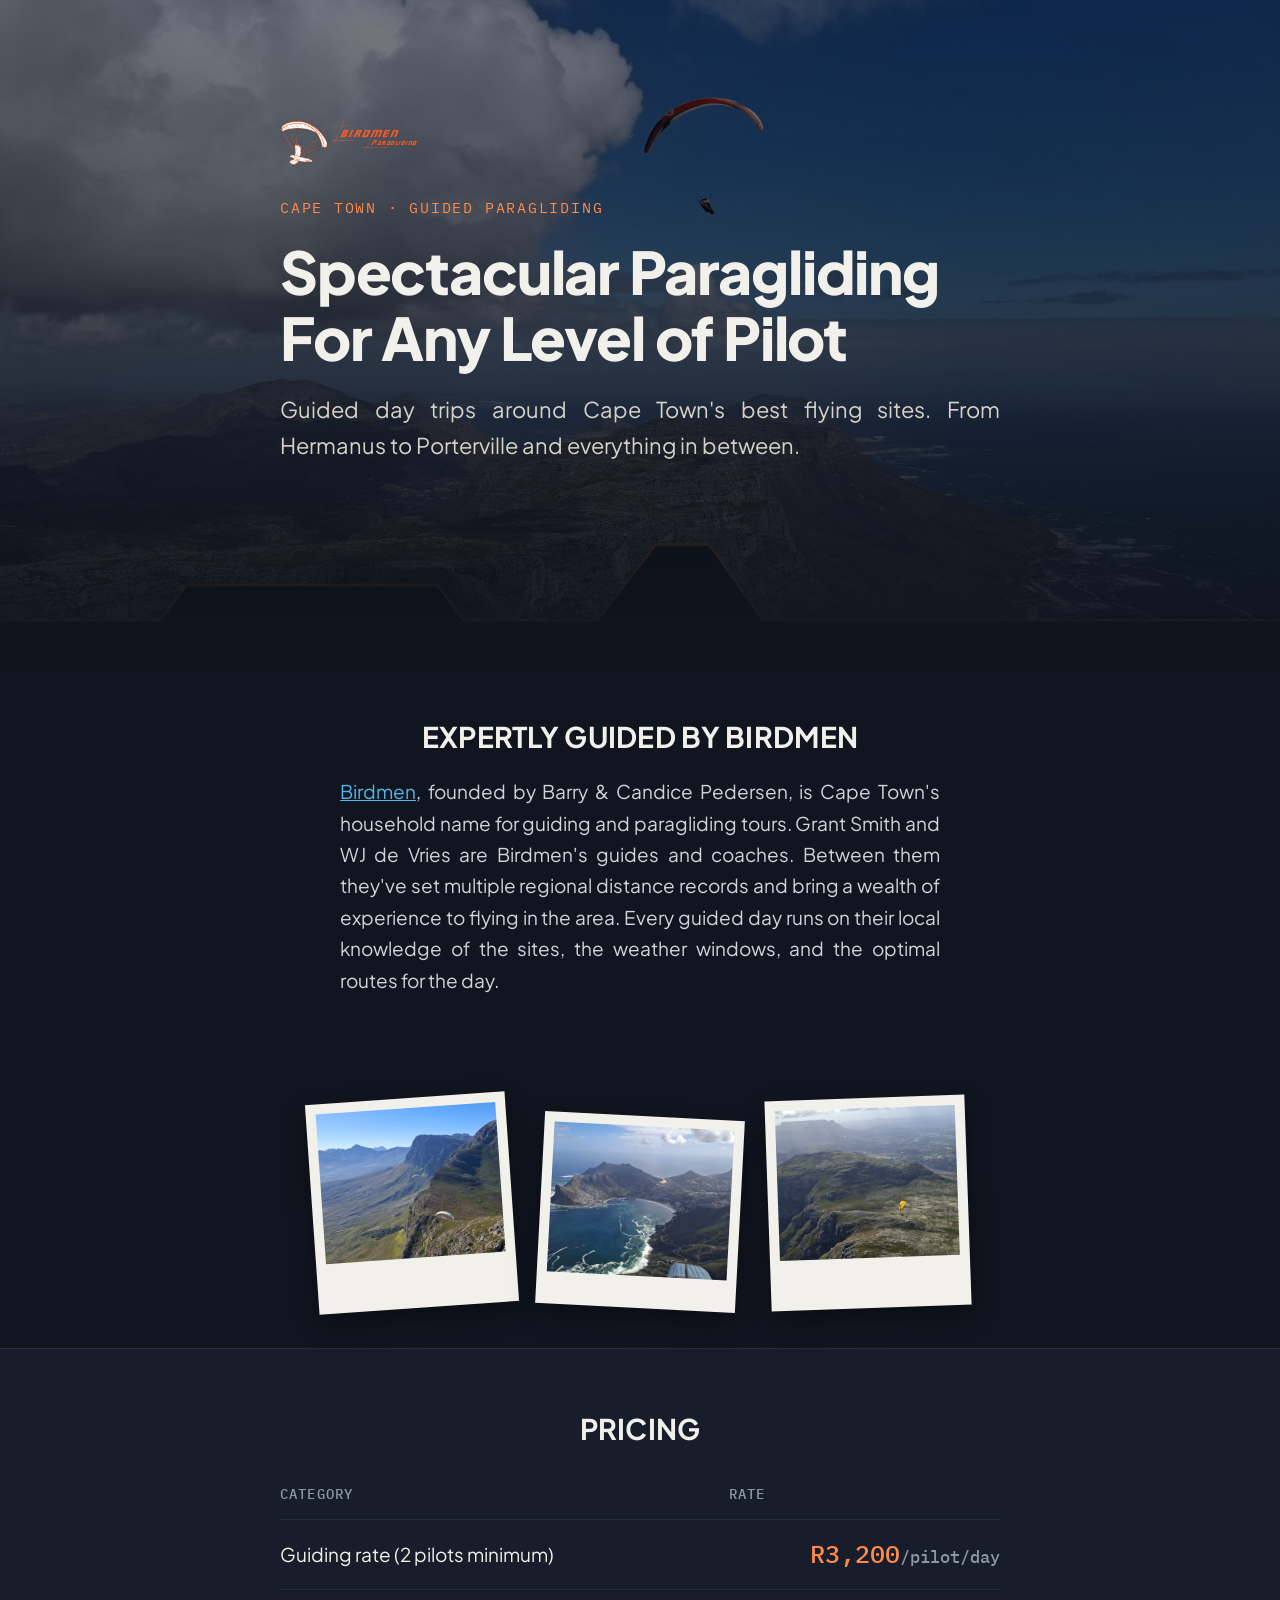
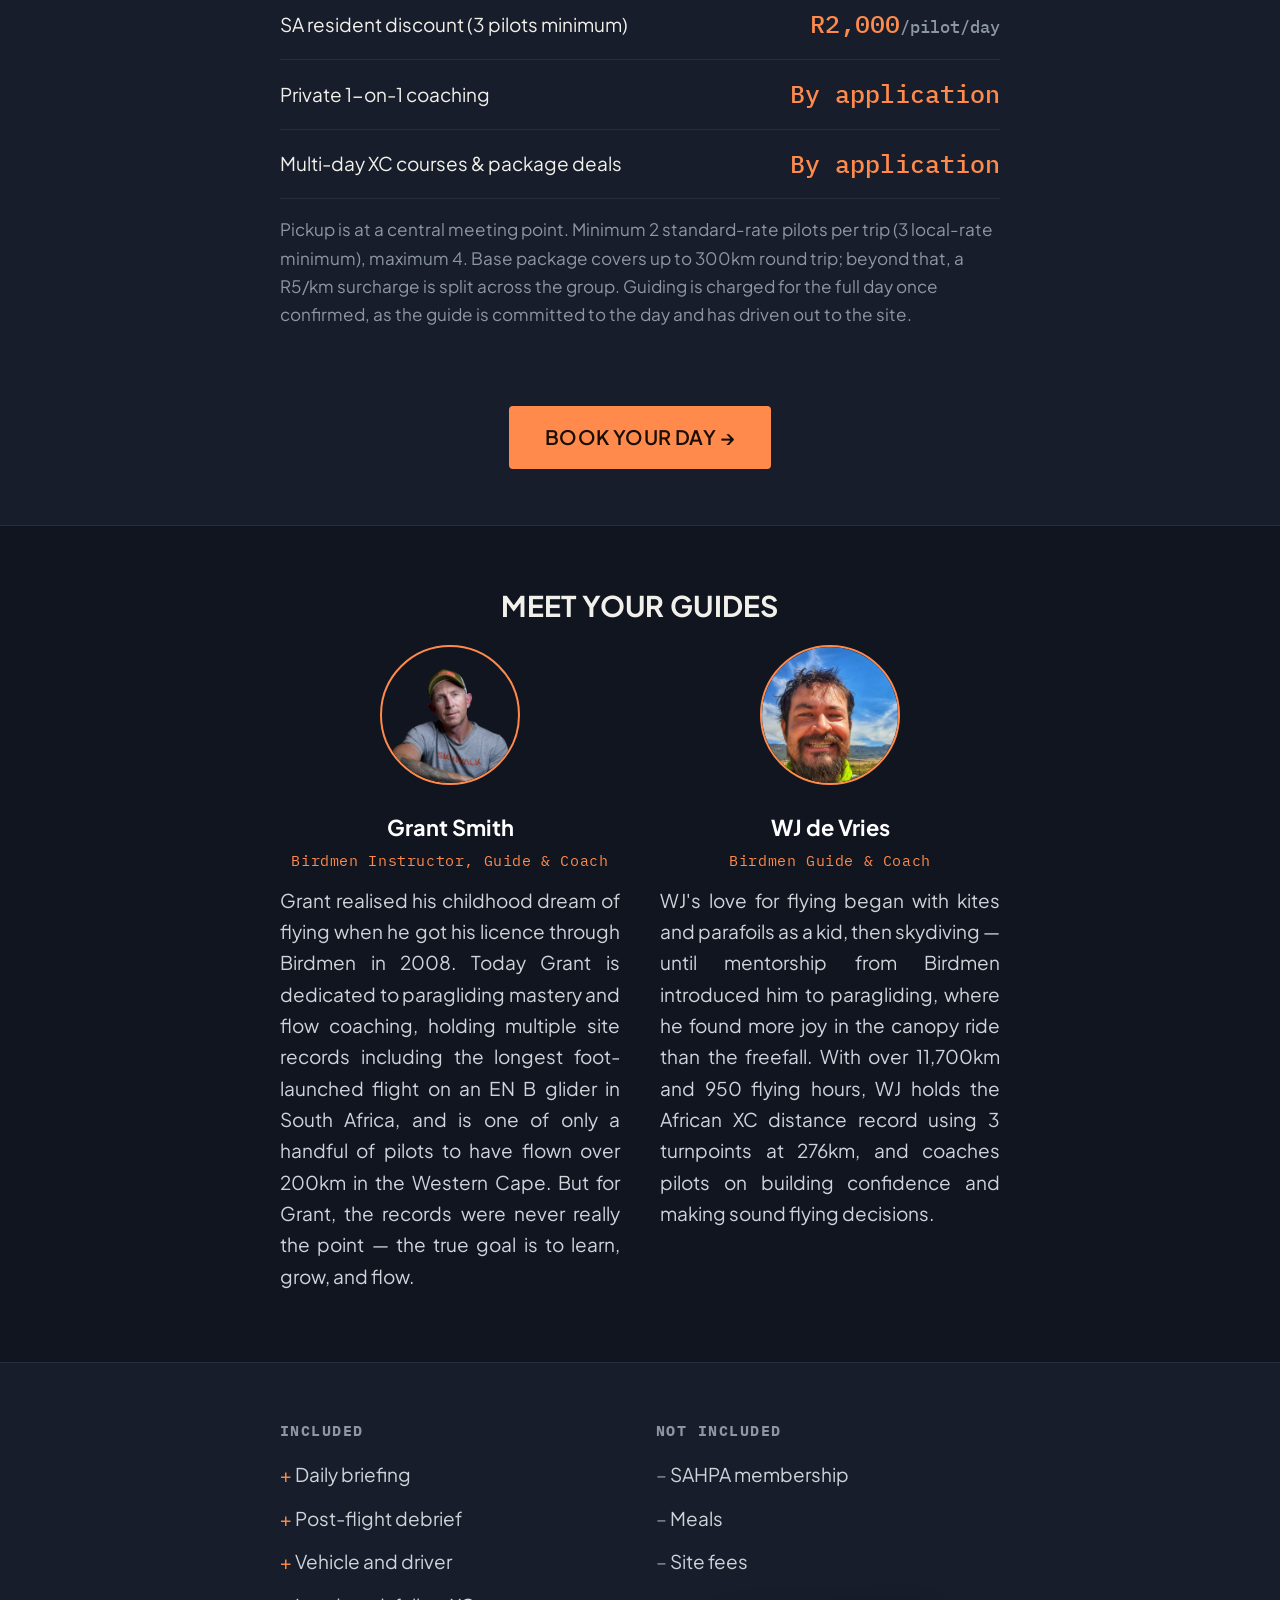
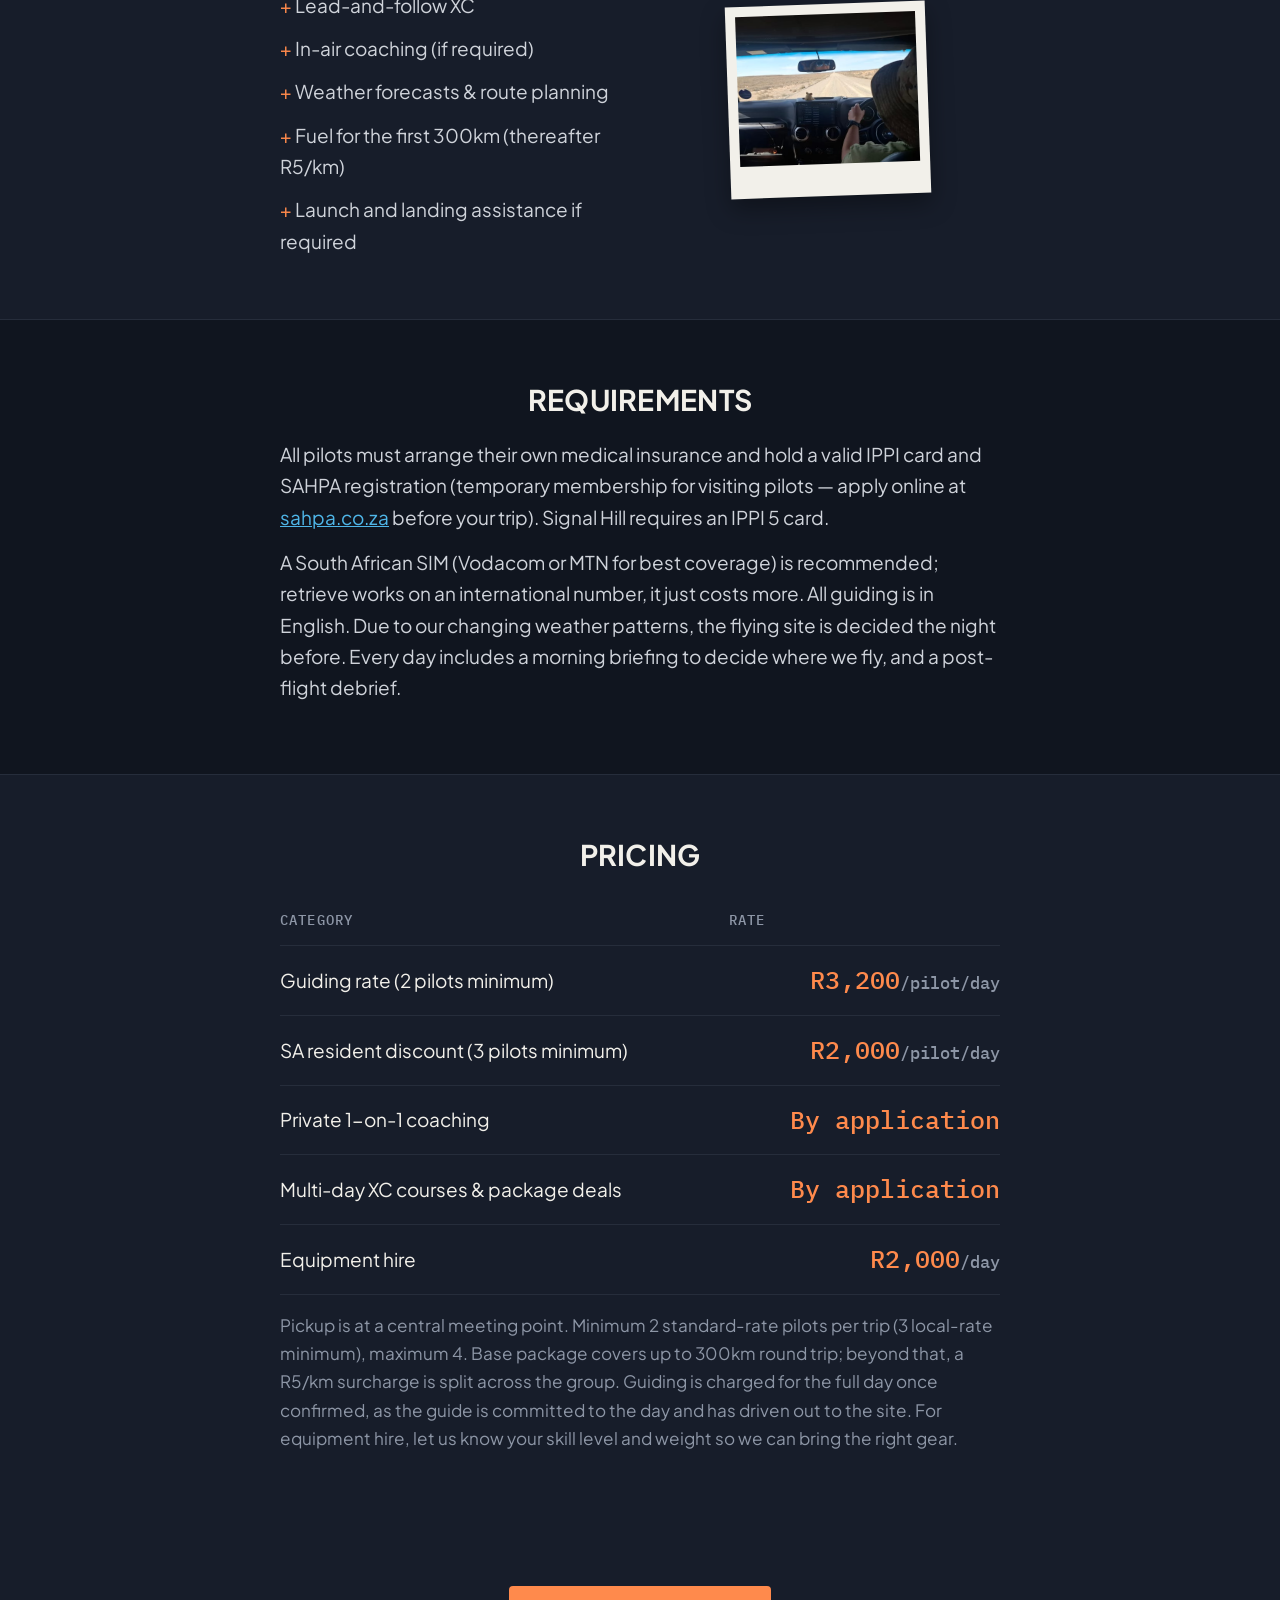
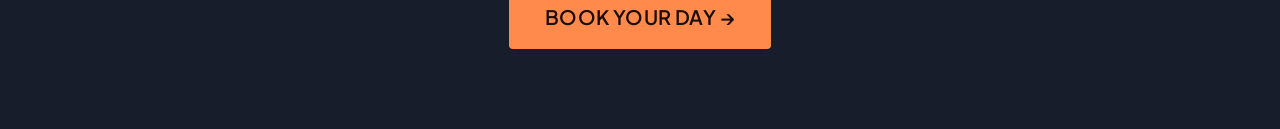
==== commit cbf827a2: "Rework Grant bio closing line to learn/grow/flow" ====
--- a/birdmen-day-trips/index.html
+++ b/birdmen-day-trips/index.html
@@ -71,7 +71,7 @@
           <img src="/grant-bio.webp" alt="Grant Smith" />
           <h3>Grant Smith</h3>
           <p class="role">Birdmen Instructor, Guide & Coach</p>
-          <p class="bio">Grant realised his childhood dream of flying when he got his licence through Birdmen in 2008. Today Grant is dedicated to paragliding mastery and flow coaching, holding multiple site records including the longest foot-launched flight on an EN B glider in South Africa, and is one of only a handful of pilots to have flown over 200km in the Western Cape. But for Grant, the records were never really the point. The wing is the arena &mdash; the real work is who you become along the way.</p>
+          <p class="bio">Grant realised his childhood dream of flying when he got his licence through Birdmen in 2008. Today Grant is dedicated to paragliding mastery and flow coaching, holding multiple site records including the longest foot-launched flight on an EN B glider in South Africa, and is one of only a handful of pilots to have flown over 200km in the Western Cape. But for Grant, the records were never really the point &mdash; the true goal is to learn, grow, and flow.</p>
         </div>
         <div class="guide-card">
           <img src="/wj-bio.jpg" alt="WJ de Vries" />
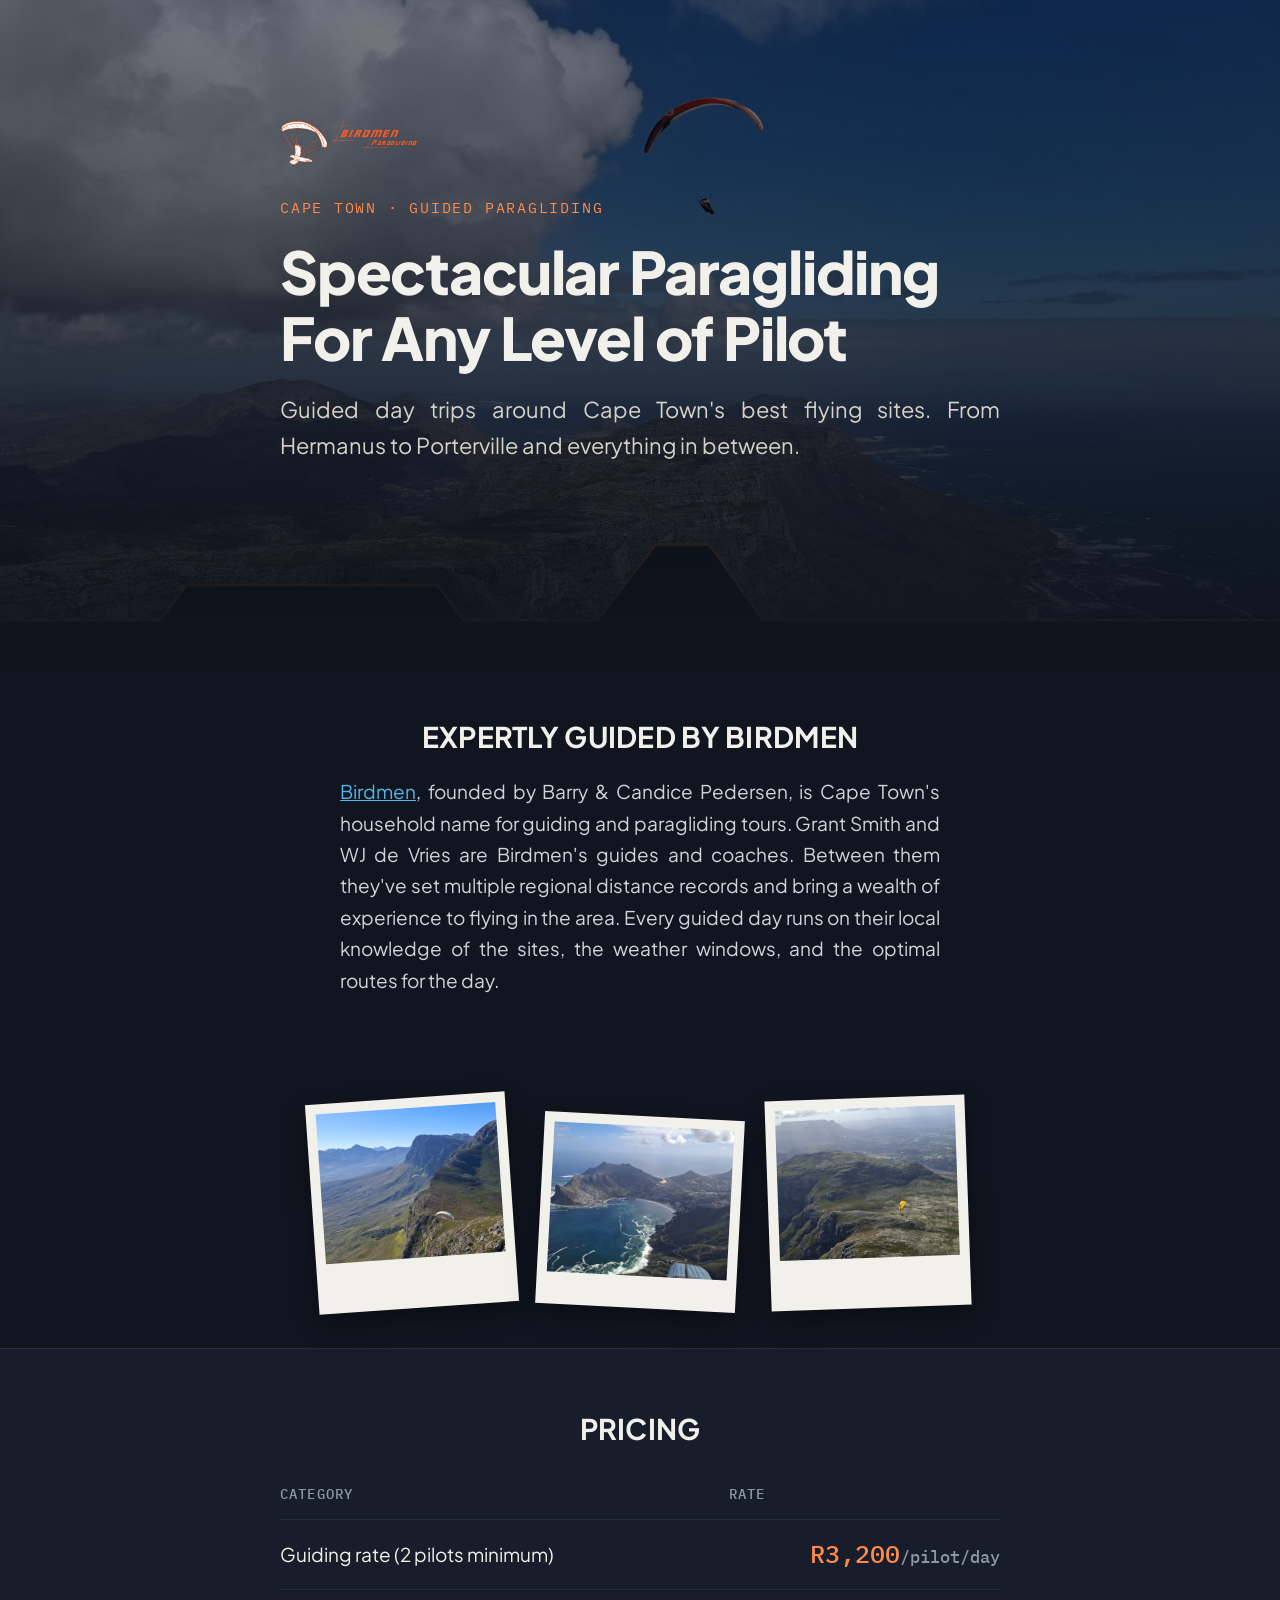
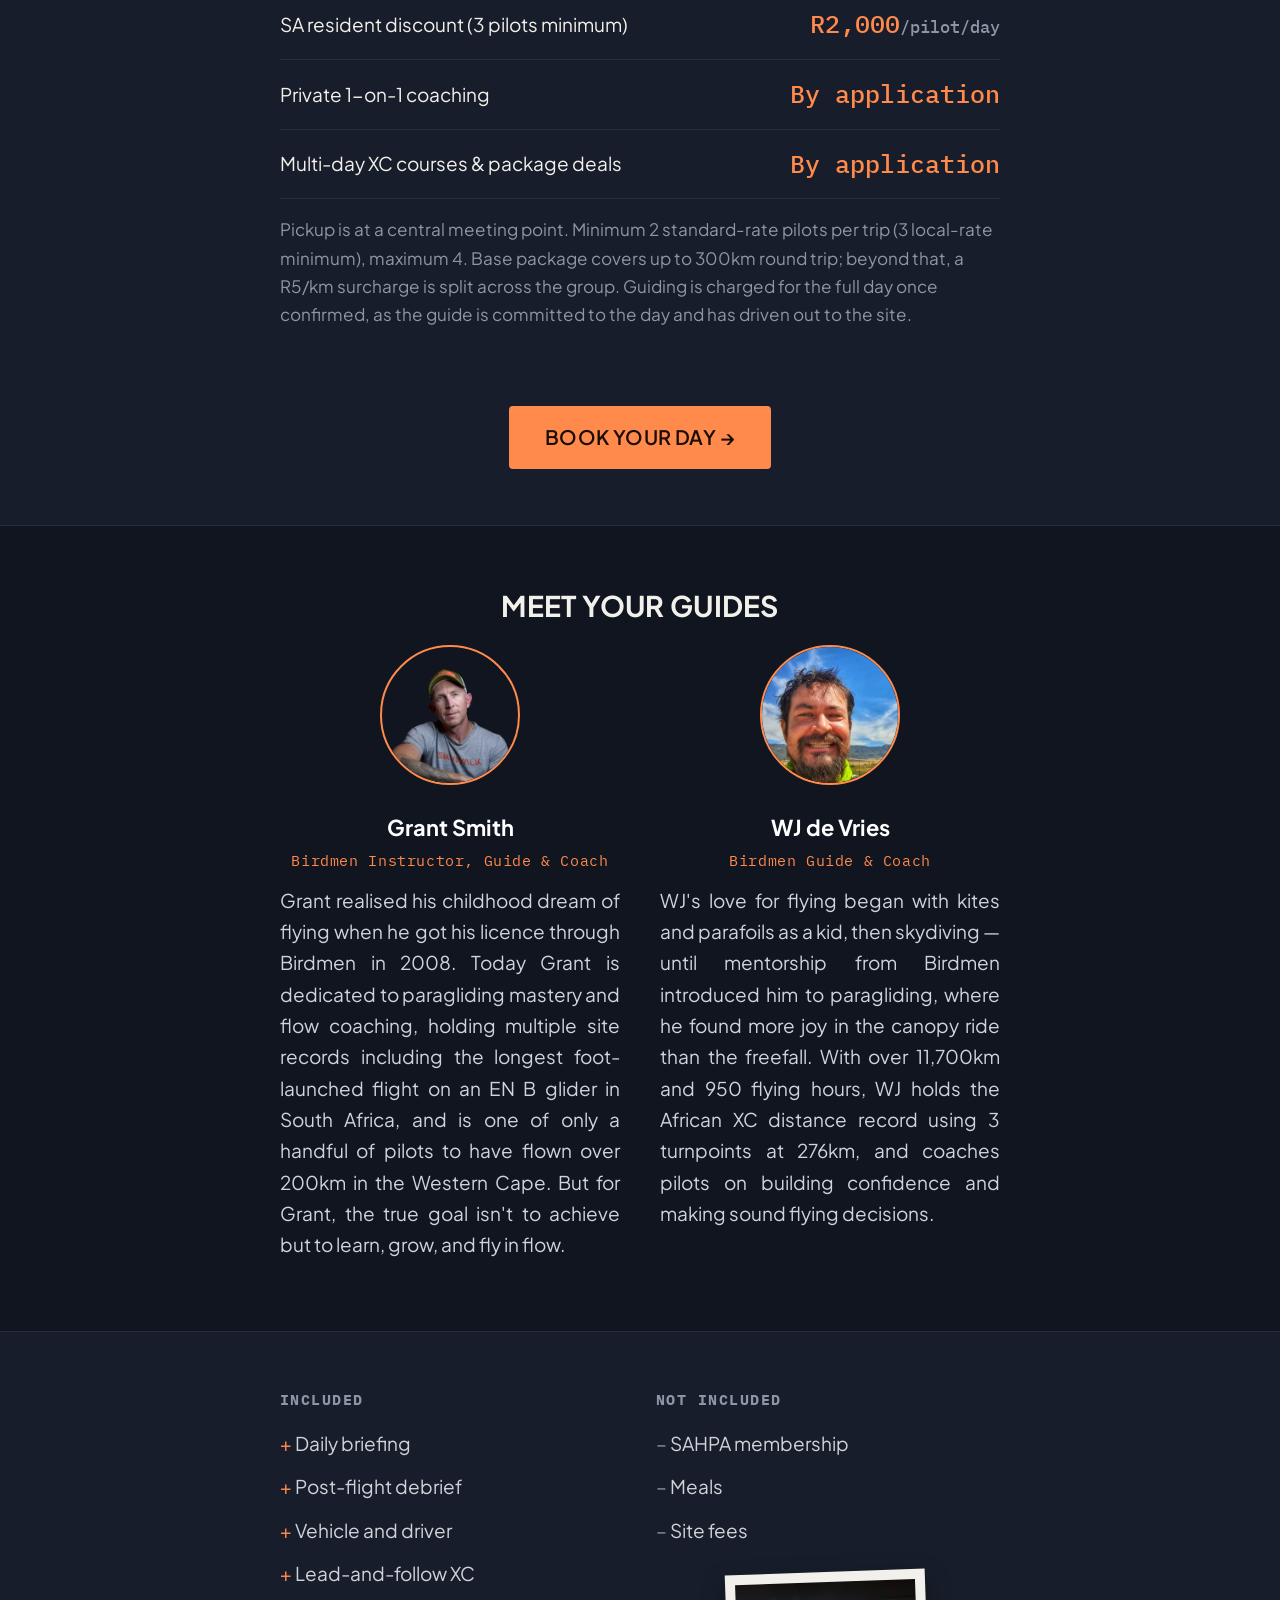
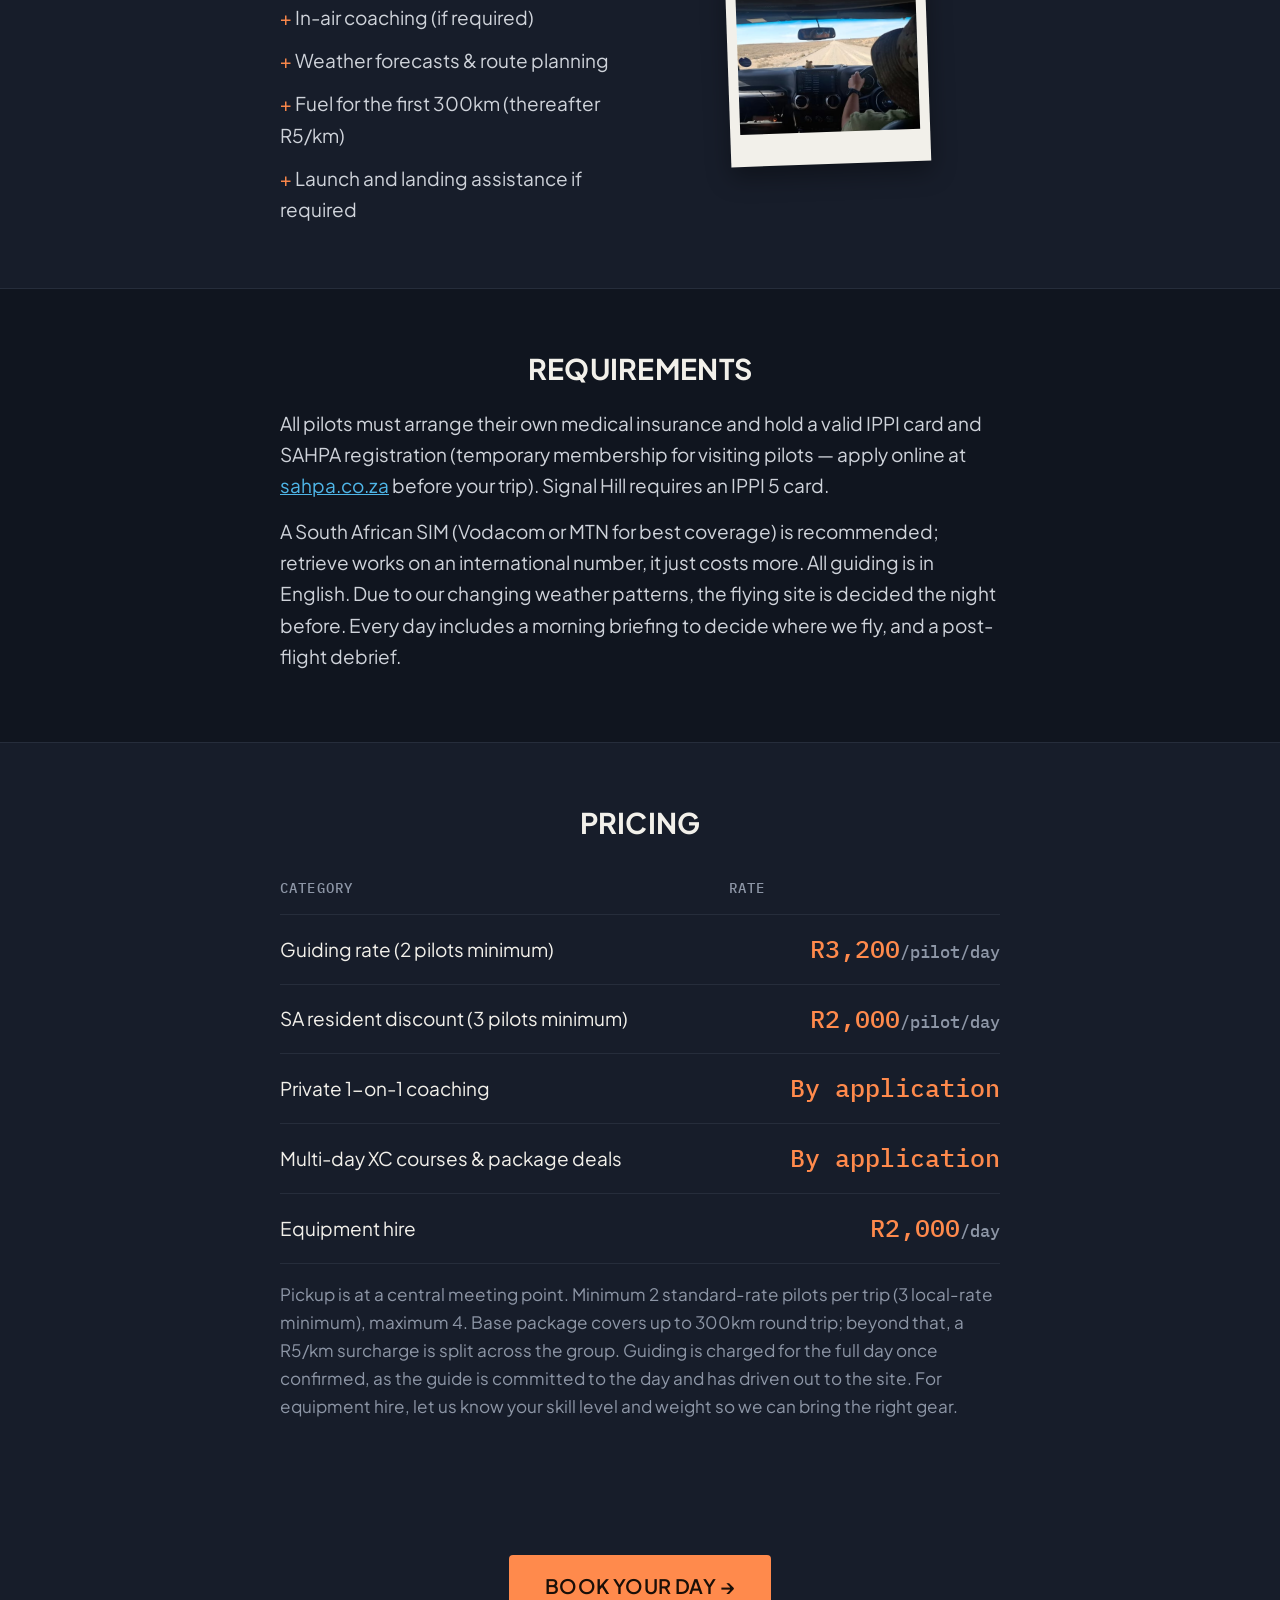
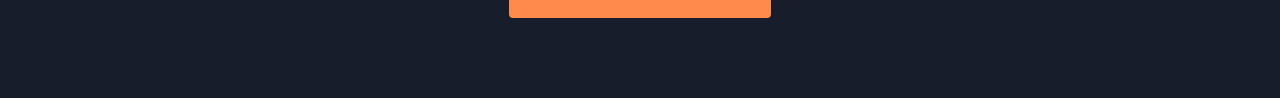
==== commit 18777720: "Grant edit: bio closing line" ====
--- a/birdmen-day-trips/index.html
+++ b/birdmen-day-trips/index.html
@@ -71,7 +71,7 @@
           <img src="/grant-bio.webp" alt="Grant Smith" />
           <h3>Grant Smith</h3>
           <p class="role">Birdmen Instructor, Guide & Coach</p>
-          <p class="bio">Grant realised his childhood dream of flying when he got his licence through Birdmen in 2008. Today Grant is dedicated to paragliding mastery and flow coaching, holding multiple site records including the longest foot-launched flight on an EN B glider in South Africa, and is one of only a handful of pilots to have flown over 200km in the Western Cape. But for Grant, the records were never really the point &mdash; the true goal is to learn, grow, and flow.</p>
+          <p class="bio">Grant realised his childhood dream of flying when he got his licence through Birdmen in 2008. Today Grant is dedicated to paragliding mastery and flow coaching, holding multiple site records including the longest foot-launched flight on an EN B glider in South Africa, and is one of only a handful of pilots to have flown over 200km in the Western Cape. But for Grant, the true goal isn't to achieve but to learn, grow, and fly in flow.</p>
         </div>
         <div class="guide-card">
           <img src="/wj-bio.jpg" alt="WJ de Vries" />
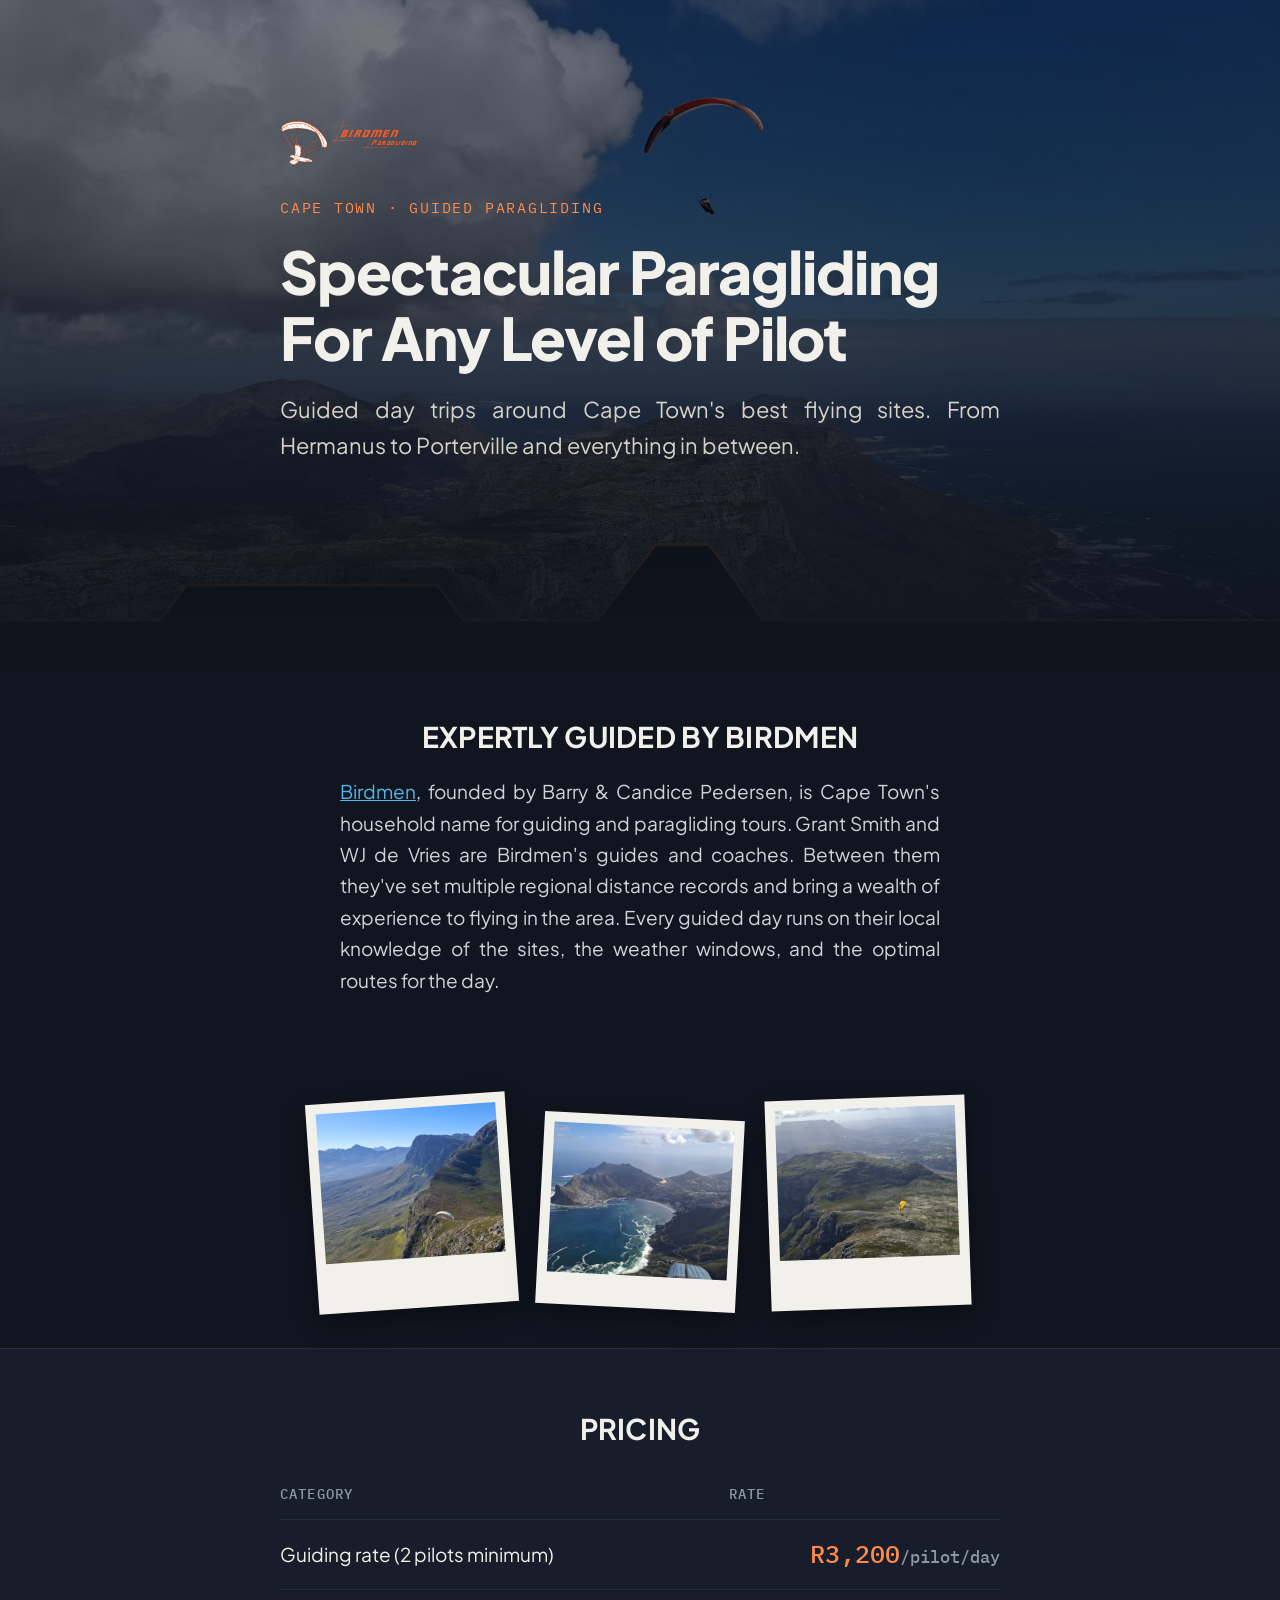
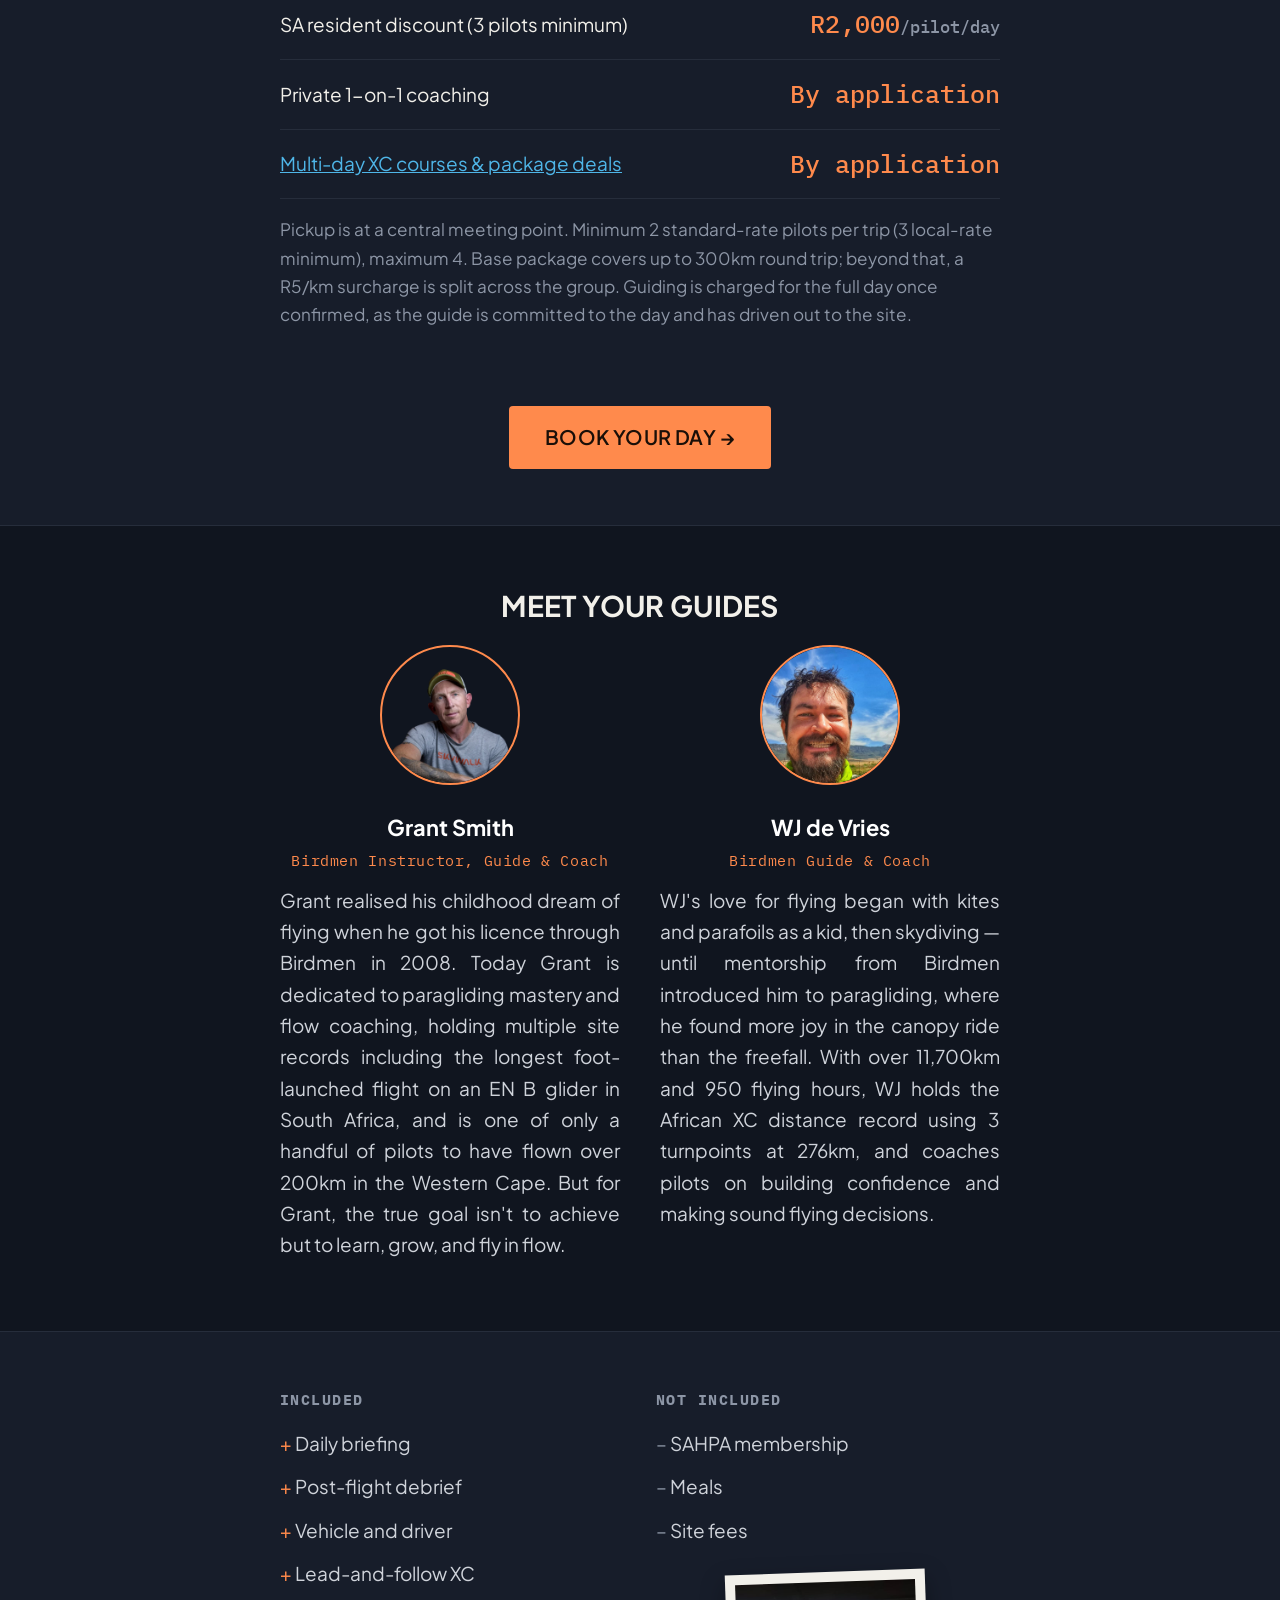
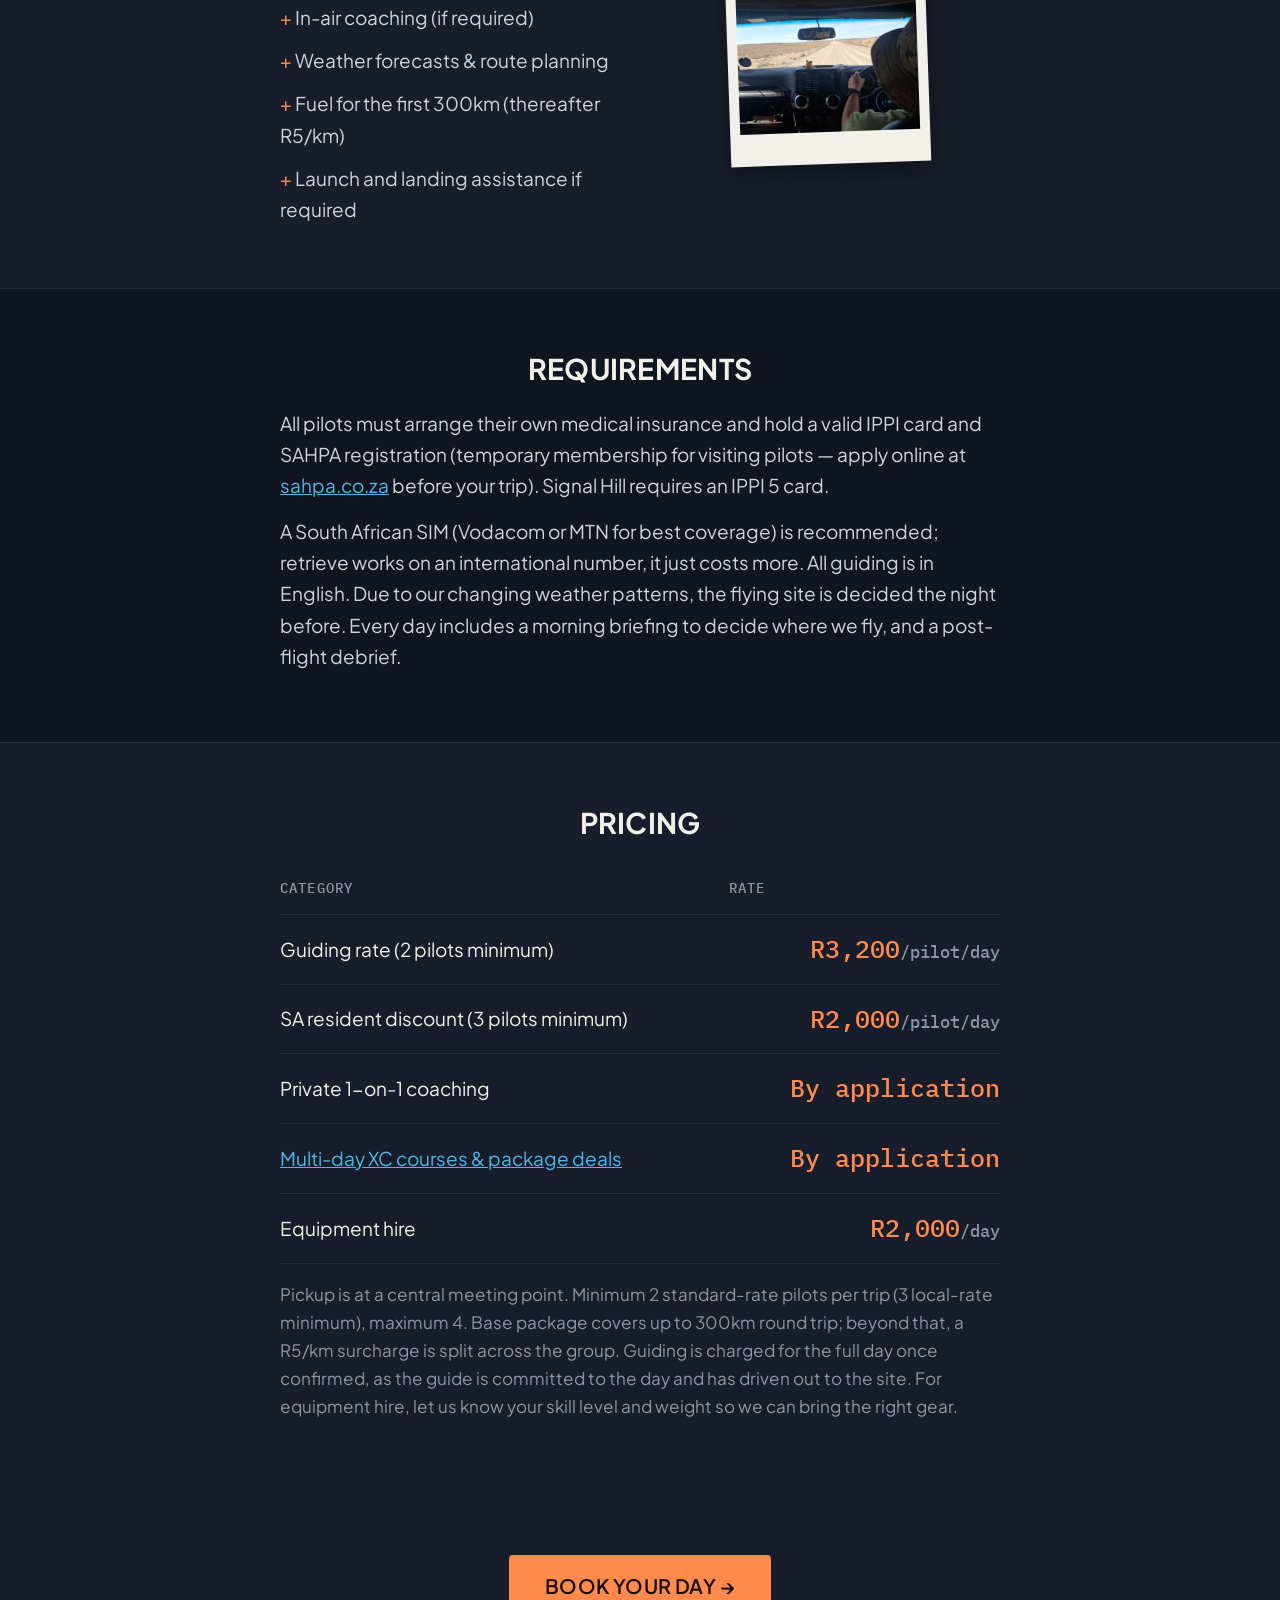
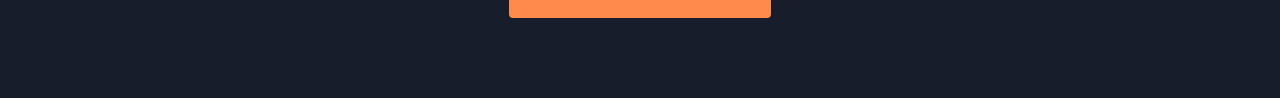
==== commit d3e8b1ba: "Add multi-day package request page with Cal.com embeds" ====
--- a/birdmen-day-trips/index.html
+++ b/birdmen-day-trips/index.html
@@ -8,6 +8,7 @@
 <link rel="preconnect" href="https://fonts.googleapis.com">
 <link rel="preconnect" href="https://fonts.gstatic.com" crossorigin>
 <link href="https://fonts.googleapis.com/css2?family=Plus+Jakarta+Sans:wght@400;500;600;700;800&family=IBM+Plex+Mono:wght@400;500&display=swap" rel="stylesheet">
+<link rel="icon" href="/favicon-48x48.png" type="image/png" sizes="48x48" />
 <link rel="stylesheet" href="/styles.css" />
 <style>
   h1, h2, h3 { text-align: center; }
@@ -54,11 +55,11 @@
         <tr><td>Guiding rate (2 pilots minimum)</td><td class="rate">R3,200<span class="note">/pilot/day</span></td></tr>
         <tr><td>SA resident discount (3 pilots minimum)</td><td class="rate">R2,000<span class="note">/pilot/day</span></td></tr>
         <tr><td>Private 1-on-1 coaching</td><td class="rate">By application</td></tr>
-        <tr><td>Multi-day XC courses &amp; package deals</td><td class="rate">By application</td></tr>
+        <tr><td><a href="/birdmen-packages">Multi-day XC courses &amp; package deals</a></td><td class="rate">By application</td></tr>
       </table>
       <p class="note">Pickup is at a central meeting point. Minimum 2 standard-rate pilots per trip (3 local-rate minimum), maximum 4. Base package covers up to 300km round trip; beyond that, a R5/km surcharge is split across the group. Guiding is charged for the full day once confirmed, as the guide is committed to the day and has driven out to the site.</p>
       <div class="cta-band" style="padding-bottom:0;">
-        <a class="cta" href="/birdmen-guiding">Book Your Day →</a>
+        <a class="cta" href="/birdmen-intake">Book Your Day →</a>
       </div>
     </div>
   </section>
@@ -126,7 +127,7 @@
         <tr><td>Guiding rate (2 pilots minimum)</td><td class="rate">R3,200<span class="note">/pilot/day</span></td></tr>
         <tr><td>SA resident discount (3 pilots minimum)</td><td class="rate">R2,000<span class="note">/pilot/day</span></td></tr>
         <tr><td>Private 1-on-1 coaching</td><td class="rate">By application</td></tr>
-        <tr><td>Multi-day XC courses &amp; package deals</td><td class="rate">By application</td></tr>
+        <tr><td><a href="/birdmen-packages">Multi-day XC courses &amp; package deals</a></td><td class="rate">By application</td></tr>
         <tr><td>Equipment hire</td><td class="rate">R2,000<span class="note">/day</span></td></tr>
       </table>
       <p class="note">Pickup is at a central meeting point. Minimum 2 standard-rate pilots per trip (3 local-rate minimum), maximum 4. Base package covers up to 300km round trip; beyond that, a R5/km surcharge is split across the group. Guiding is charged for the full day once confirmed, as the guide is committed to the day and has driven out to the site. For equipment hire, let us know your skill level and weight so we can bring the right gear.</p>
@@ -134,7 +135,7 @@
   </section>
 
   <div class="cta-band bg-b" style="margin:0;">
-    <a class="cta" href="/birdmen-guiding">Book Your Day →</a>
+    <a class="cta" href="/birdmen-intake">Book Your Day →</a>
   </div>
 </body>
 </html>
